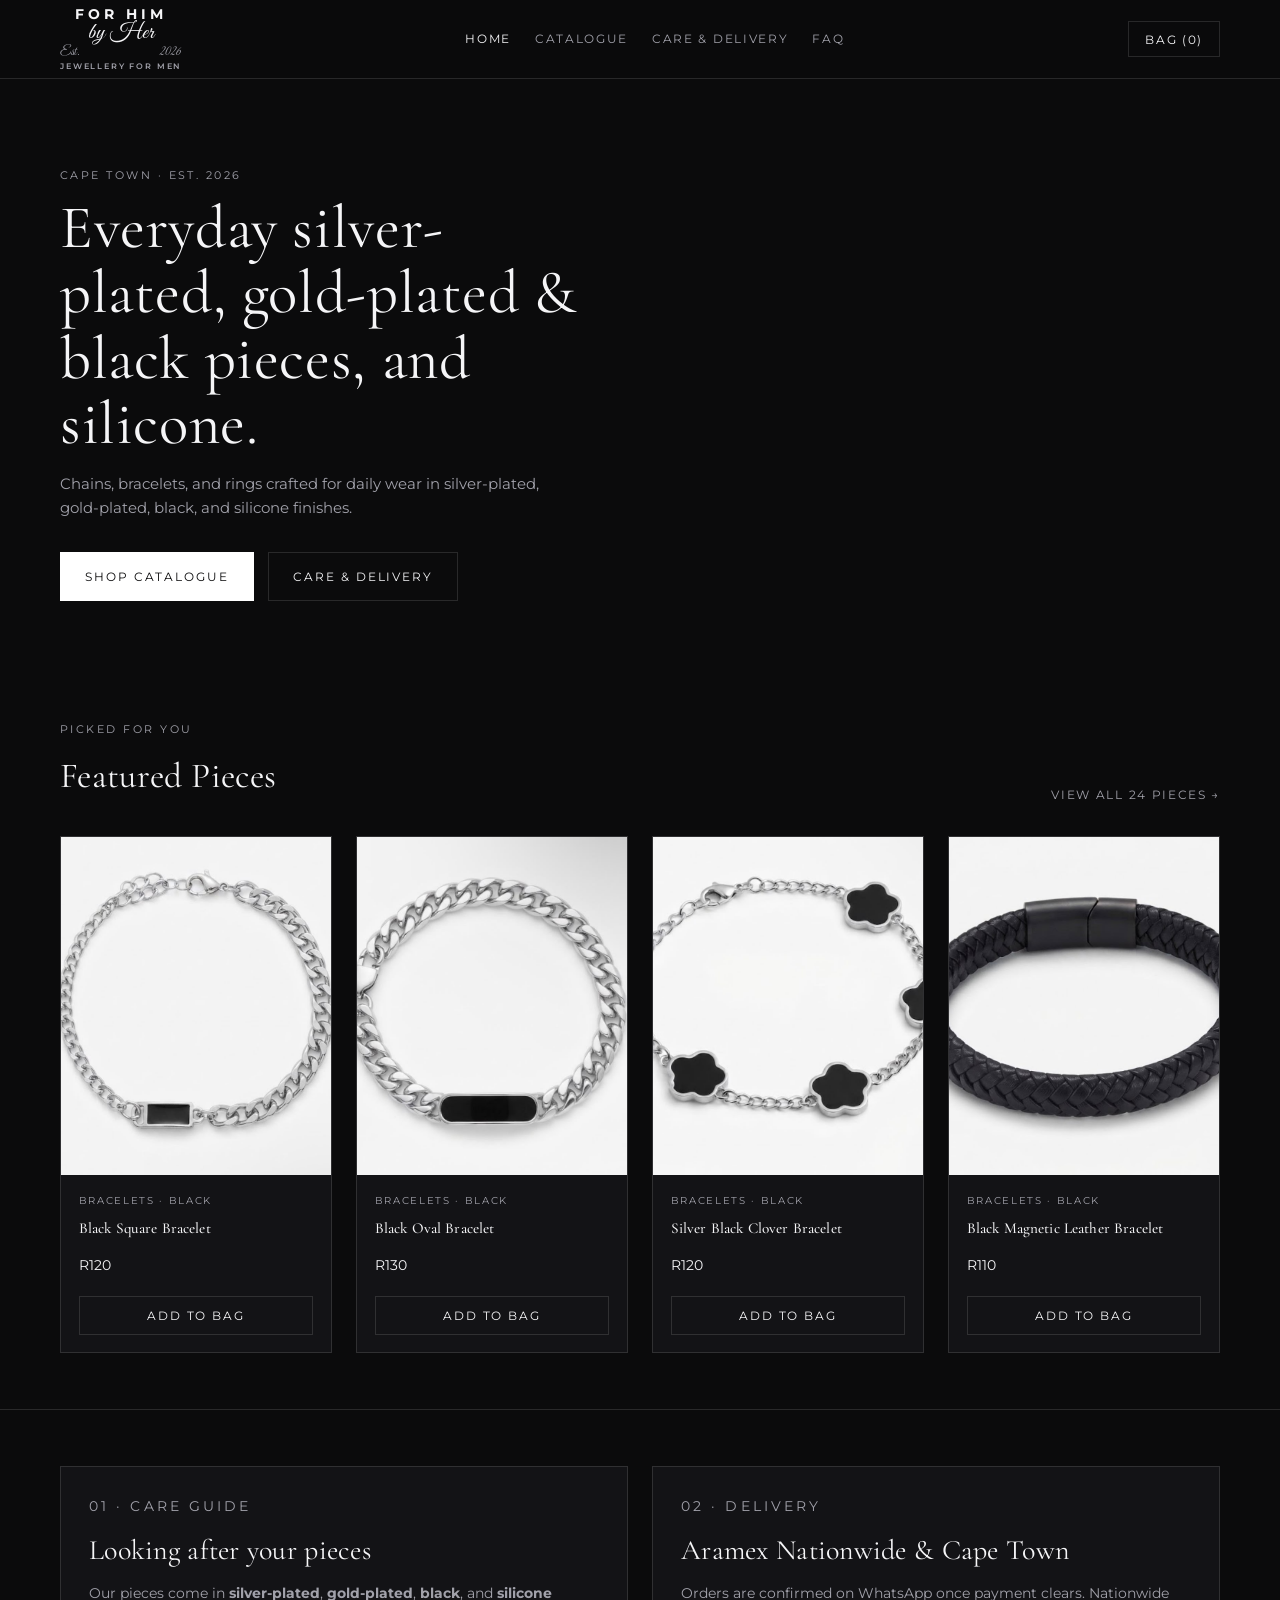
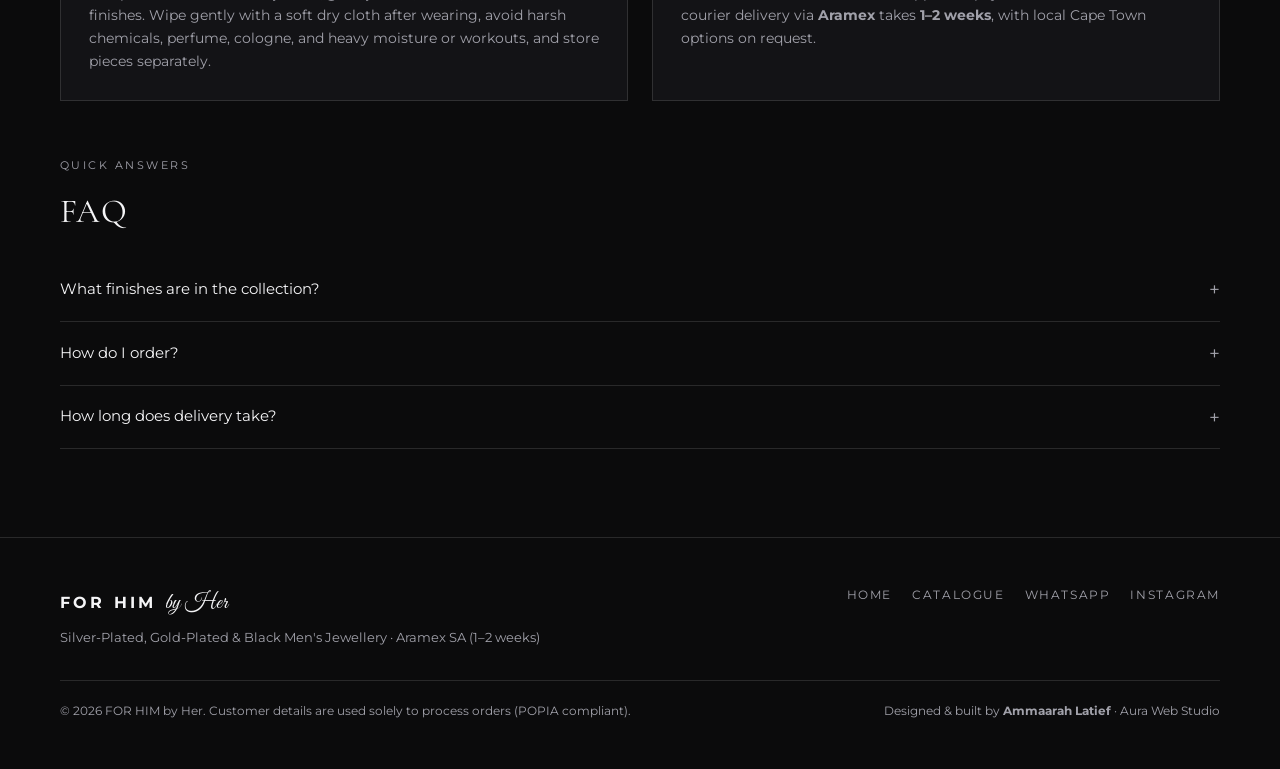
==== index.html @ 45e83107 "add website files" ====
<!DOCTYPE html>
<html lang="en">
<head>
  <meta charset="UTF-8" />
  <meta name="viewport" content="width=device-width, initial-scale=1.0" />
  <title>FOR HIM by Her — Men's Jewellery</title>
  <link rel="icon" type="image/jpeg" href="images/for-him-by-her-logo.jpg" />
  <link rel="preconnect" href="https://fonts.googleapis.com" />
  <link rel="preconnect" href="https://fonts.gstatic.com" crossorigin />
  <link href="https://fonts.googleapis.com/css2?family=Cormorant+Garamond:ital,wght@0,400;0,600;1,400&family=Great+Vibes&family=Montserrat:wght@400;500;600;700&display=swap" rel="stylesheet" />
  <link rel="stylesheet" href="style.css" />
</head>
<body>

  <header class="site-header">
    <div class="container header-inner">
      <a href="index.html" class="brand-lockup" aria-label="FOR HIM by Her — Est. 2026 — Jewellery for Men">
        <span class="brand-top">FOR HIM</span>
        <span class="brand-script">by Her</span>
        <span class="brand-meta">
          <span>Est.</span>
          <span>2026</span>
        </span>
        <span class="brand-sub">JEWELLERY FOR MEN</span>
      </a>

      <nav class="main-nav">
        <a href="index.html" class="active">HOME</a>
        <a href="catalogue.html">CATALOGUE</a>
        <a href="#guide">CARE &amp; DELIVERY</a>
        <a href="#faq">FAQ</a>
      </nav>

      <button type="button" id="openBagBtn" class="bag-btn">
        BAG (<span id="bagCount">0</span>)
      </button>
    </div>
  </header>

  <main>
    <section class="hero">
      <div class="container hero-inner">
        <p class="eyebrow">CAPE TOWN · EST. 2026</p>
        <h1>Everyday silver-plated, gold-plated &amp; black pieces, and silicone.</h1>
        <p class="hero-copy">
          Chains, bracelets, and rings crafted for daily wear in silver-plated, gold-plated, black, and silicone finishes.
        </p>
        <div class="hero-actions">
          <a href="catalogue.html" class="btn-primary">SHOP CATALOGUE</a>
          <a href="#guide" class="btn-outline">CARE &amp; DELIVERY</a>
        </div>
      </div>
    </section>

    <section class="section">
      <div class="container">
        <div class="section-head">
          <div>
            <p class="eyebrow">PICKED FOR YOU</p>
            <h2>Featured Pieces</h2>
          </div>
          <a href="catalogue.html" class="text-link">VIEW ALL 24 PIECES →</a>
        </div>
        <div id="featuredGrid" class="product-grid"></div>
      </div>
    </section>

    <section class="section section-bordered" id="guide">
      <div class="container">
        <div class="info-grid">
          <article class="info-card">
            <p class="eyebrow">01 · CARE GUIDE</p>
            <h3>Looking after your pieces</h3>
            <p>
              Our pieces come in <strong>silver-plated</strong>, <strong>gold-plated</strong>, <strong>black</strong>, and <strong>silicone</strong> finishes.
              Wipe gently with a soft dry cloth after wearing, avoid harsh chemicals, perfume, cologne, and heavy moisture or workouts, and store pieces separately.
            </p>
          </article>

          <article class="info-card">
            <p class="eyebrow">02 · DELIVERY</p>
            <h3>Aramex Nationwide &amp; Cape Town</h3>
            <p>
              Orders are confirmed on WhatsApp once payment clears. Nationwide courier delivery via <strong>Aramex</strong> takes <strong>1–2 weeks</strong>, with local Cape Town options on request.
            </p>
          </article>
        </div>

        <div class="faq-box" id="faq">
          <p class="eyebrow">QUICK ANSWERS</p>
          <h2>FAQ</h2>

          <details class="faq-item">
            <summary>What finishes are in the collection?</summary>
            <p>Pieces come in silver-plated, gold-plated, and black finishes across bracelets, necklaces, and silicone rings.</p>
          </details>

          <details class="faq-item">
            <summary>How do I order?</summary>
            <p>Add items to your bag, enter your name and contact details, and send your order straight to WhatsApp.</p>
          </details>

          <details class="faq-item">
            <summary>How long does delivery take?</summary>
            <p>Aramex nationwide delivery takes 1–2 weeks after confirmation, or ask on WhatsApp about Cape Town options.</p>
          </details>
        </div>
      </div>
    </section>
  </main>

  <div id="bagOverlay" class="bag-overlay"></div>
  <aside id="bagDrawer" class="bag-drawer" aria-label="Shopping Bag">
    <div class="bag-header">
      <h2>Your Bag</h2>
      <button type="button" id="closeBagBtn" class="icon-btn" aria-label="Close bag">×</button>
    </div>
    <div id="bagItems" class="bag-items"></div>
    <div class="bag-footer">
      <div class="bag-total">
        <span>Subtotal</span>
        <strong id="bagSubtotal">R0</strong>
      </div>
      <input type="text" id="customerName" class="bag-input" placeholder="Your Name" />
      <input type="text" id="customerContact" class="bag-input" placeholder="WhatsApp Number or Email" />
      <button type="button" id="checkoutBtn" class="btn-primary full-width">SEND ORDER ON WHATSAPP</button>
    </div>
  </aside>

  <footer class="site-footer">
    <div class="container footer-top">
      <div>
        <div class="footer-brand">FOR HIM <span>by Her</span></div>
        <p class="footer-note">Silver-Plated, Gold-Plated &amp; Black Men's Jewellery · Aramex SA (1–2 weeks)</p>
      </div>
      <div class="footer-links">
        <a href="index.html">HOME</a>
        <a href="catalogue.html">CATALOGUE</a>
        <a href="https://wa.me/27839561961" target="_blank" rel="noopener">WHATSAPP</a>
        <a href="https://instagram.com/forhimbyher_" target="_blank" rel="noopener">INSTAGRAM</a>
      </div>
    </div>
    <div class="container footer-bottom">
      <p>© 2026 FOR HIM by Her. Customer details are used solely to process orders (POPIA compliant).</p>
      <p>Designed &amp; built by <strong>Ammaarah Latief</strong> · Aura Web Studio</p>
    </div>
  </footer>

  <script src="script.js"></script>
</body>
</html>
---- style.css ----
:root {
  --bg: #0b0b0c;
  --surface: #131316;
  --surface-2: #1a1a1f;
  --text: #f5f5f7;
  --muted: #a1a1aa;
  --line: rgba(255, 255, 255, 0.12);
  --accent: #ffffff;
  --accent-text: #0b0b0c;
}

* {
  box-sizing: border-box;
  margin: 0;
  padding: 0;
}

html {
  scroll-behavior: smooth;
}

body {
  background: var(--bg);
  color: var(--text);
  font-family: 'Montserrat', sans-serif;
  line-height: 1.6;
  overflow-x: hidden;
}

img {
  display: block;
  max-width: 100%;
}

a {
  color: inherit;
  text-decoration: none;
}

button,
input {
  font-family: inherit;
}

.container {
  width: min(1160px, 92%);
  margin: 0 auto;
}

.site-header {
  position: sticky;
  top: 0;
  z-index: 40;
  background: rgba(11, 11, 12, 0.92);
  backdrop-filter: blur(10px);
  border-bottom: 1px solid var(--line);
}

.header-inner {
  min-height: 78px;
  display: flex;
  align-items: center;
  justify-content: space-between;
  gap: 1.5rem;
}

.brand-lockup {
  display: inline-flex;
  flex-direction: column;
  align-items: center;
  line-height: 1;
  user-select: none;
}

.brand-top {
  font-size: 0.88rem;
  font-weight: 700;
  letter-spacing: 0.28em;
}

.brand-script {
  font-family: 'Great Vibes', cursive;
  font-size: 1.45rem;
  line-height: 0.9;
  margin-top: 2px;
}

.brand-meta {
  width: 100%;
  display: flex;
  justify-content: space-between;
  font-family: 'Great Vibes', cursive;
  font-size: 0.82rem;
  color: var(--muted);
  margin-top: 2px;
}

.brand-sub {
  font-size: 0.48rem;
  font-weight: 600;
  letter-spacing: 0.24em;
  color: var(--muted);
  margin-top: 4px;
}

.main-nav {
  display: flex;
  gap: 1.5rem;
  font-size: 0.75rem;
  letter-spacing: 0.14em;
}

.main-nav a {
  color: var(--muted);
  transition: color 0.2s ease;
}

.main-nav a:hover,
.main-nav a.active {
  color: var(--text);
}

.bag-btn {
  background: transparent;
  color: var(--text);
  border: 1px solid var(--line);
  padding: 0.6rem 1rem;
  font-size: 0.75rem;
  letter-spacing: 0.14em;
  cursor: pointer;
  transition: background-color 0.25s ease, color 0.25s ease;
}

.bag-btn:hover {
  background: var(--accent);
  color: var(--accent-text);
}

.hero {
  padding: 5.5rem 0 4rem;
}

.catalogue-hero {
  padding: 4rem 0 1.5rem;
}

.eyebrow {
  font-size: 0.7rem;
  letter-spacing: 0.22em;
  text-transform: uppercase;
  color: var(--muted);
  margin-bottom: 0.6rem;
}

h1, h2, h3 {
  font-family: 'Cormorant Garamond', serif;
  font-weight: 400;
  letter-spacing: 0.01em;
}

.hero h1,
.catalogue-hero h1 {
  font-size: clamp(2.4rem, 5vw, 3.8rem);
  line-height: 1.08;
  max-width: 18ch;
}

.hero-copy {
  margin-top: 1rem;
  max-width: 52ch;
  color: var(--muted);
  font-size: 0.92rem;
}

.hero-actions {
  display: flex;
  flex-wrap: wrap;
  gap: 0.9rem;
  margin-top: 2rem;
}

.btn-primary,
.btn-outline {
  display: inline-flex;
  align-items: center;
  justify-content: center;
  padding: 0.85rem 1.5rem;
  font-size: 0.75rem;
  letter-spacing: 0.16em;
  text-transform: uppercase;
  border: 1px solid var(--accent);
  cursor: pointer;
  transition: transform 0.25s ease, background-color 0.25s ease, color 0.25s ease;
}

.btn-primary {
  background: var(--accent);
  color: var(--accent-text);
}

.btn-primary:hover {
  transform: translateY(-2px);
  opacity: 0.92;
}

.btn-outline {
  background: transparent;
  color: var(--text);
  border-color: var(--line);
}

.btn-outline:hover {
  border-color: var(--accent);
  transform: translateY(-2px);
}

.section {
  padding: 3.5rem 0;
}

.section-bordered {
  border-top: 1px solid var(--line);
}

.section-head {
  display: flex;
  align-items: flex-end;
  justify-content: space-between;
  gap: 1rem;
  margin-bottom: 2rem;
}

.section-head h2 {
  font-size: 2.2rem;
}

.text-link {
  font-size: 0.75rem;
  letter-spacing: 0.14em;
  color: var(--muted);
}

.text-link:hover {
  color: var(--text);
}

.filter-bar {
  display: flex;
  flex-wrap: wrap;
  gap: 0.6rem;
  margin-top: 1.75rem;
}

.filter-btn {
  background: transparent;
  color: var(--muted);
  border: 1px solid var(--line);
  padding: 0.55rem 1.1rem;
  font-size: 0.75rem;
  letter-spacing: 0.12em;
  text-transform: uppercase;
  cursor: pointer;
  transition: all 0.2s ease;
}

.filter-btn.active,
.filter-btn:hover {
  background: var(--accent);
  color: var(--accent-text);
  border-color: var(--accent);
}

.product-grid {
  display: grid;
  grid-template-columns: repeat(auto-fill, minmax(250px, 1fr));
  gap: 1.5rem;
}

.product-card {
  background: var(--surface);
  border: 1px solid var(--line);
  display: flex;
  flex-direction: column;
  justify-content: space-between;
  transition: transform 0.25s ease, border-color 0.25s ease;
}

.product-card:hover {
  transform: translateY(-4px);
  border-color: rgba(255, 255, 255, 0.28);
}

.product-img-wrap {
  aspect-ratio: 4 / 5;
  background: var(--surface-2);
  overflow: hidden;
}

.product-img-wrap img {
  width: 100%;
  height: 100%;
  object-fit: cover;
  transition: transform 0.45s ease;
}

.product-card:hover .product-img-wrap img {
  transform: scale(1.04);
}

.product-body {
  padding: 1.1rem;
  display: flex;
  flex-direction: column;
  gap: 0.45rem;
  flex: 1;
}

.product-cat {
  font-size: 0.65rem;
  letter-spacing: 0.16em;
  text-transform: uppercase;
  color: var(--muted);
}

.product-title {
  font-size: 0.95rem;
  font-weight: 500;
}

.product-price {
  font-size: 0.9rem;
  color: var(--text);
  margin-top: auto;
  padding-top: 0.4rem;
}

.add-btn {
  margin-top: 0.75rem;
  width: 100%;
  padding: 0.7rem;
  background: transparent;
  color: var(--text);
  border: 1px solid var(--line);
  font-size: 0.72rem;
  letter-spacing: 0.16em;
  text-transform: uppercase;
  cursor: pointer;
  transition: background-color 0.2s ease, color 0.2s ease;
}

.add-btn:hover {
  background: var(--accent);
  color: var(--accent-text);
  border-color: var(--accent);
}

.info-grid {
  display: grid;
  grid-template-columns: repeat(auto-fit, minmax(280px, 1fr));
  gap: 1.5rem;
}

.info-card {
  background: var(--surface);
  border: 1px solid var(--line);
  padding: 1.75rem;
}

.info-card h3 {
  font-size: 1.75rem;
  margin-bottom: 0.6rem;
}

.info-card p {
  color: var(--muted);
  font-size: 0.88rem;
}

.faq-box {
  margin-top: 3.5rem;
}

.faq-box h2 {
  font-size: 2.1rem;
  margin-bottom: 1.25rem;
}

.faq-item {
  border-bottom: 1px solid var(--line);
  padding: 1rem 0;
}

.faq-item summary {
  cursor: pointer;
  list-style: none;
  font-size: 0.92rem;
  display: flex;
  justify-content: space-between;
  align-items: center;
}

.faq-item summary::-webkit-details-marker {
  display: none;
}

.faq-item summary::after {
  content: "+";
  font-size: 1.2rem;
  color: var(--muted);
  transition: transform 0.25s ease;
}

.faq-item[open] summary::after {
  transform: rotate(45deg);
}

.faq-item p {
  margin-top: 0.65rem;
  color: var(--muted);
  font-size: 0.86rem;
}

.bag-overlay {
  position: fixed;
  inset: 0;
  background: rgba(0, 0, 0, 0.65);
  opacity: 0;
  pointer-events: none;
  transition: opacity 0.25s ease;
  z-index: 50;
}

.bag-overlay.open {
  opacity: 1;
  pointer-events: auto;
}

.bag-drawer {
  position: fixed;
  top: 0;
  right: 0;
  width: min(400px, 100%);
  height: 100vh;
  background: var(--surface);
  border-left: 1px solid var(--line);
  transform: translateX(100%);
  transition: transform 0.3s ease;
  z-index: 60;
  display: flex;
  flex-direction: column;
}

.bag-drawer.open {
  transform: translateX(0);
}

.bag-header,
.bag-footer {
  padding: 1.25rem;
  border-bottom: 1px solid var(--line);
}

.bag-footer {
  border-bottom: 0;
  border-top: 1px solid var(--line);
}

.bag-header {
  display: flex;
  align-items: center;
  justify-content: space-between;
}

.icon-btn {
  background: none;
  border: 0;
  color: var(--text);
  font-size: 1.5rem;
  cursor: pointer;
}

.bag-items {
  flex: 1;
  overflow-y: auto;
  padding: 1.25rem;
  display: flex;
  flex-direction: column;
  gap: 1rem;
}

.bag-item {
  display: flex;
  justify-content: space-between;
  align-items: center;
  gap: 0.75rem;
  padding-bottom: 0.85rem;
  border-bottom: 1px solid var(--line);
  font-size: 0.85rem;
}

.bag-qty {
  display: flex;
  align-items: center;
  gap: 0.5rem;
}

.bag-qty button {
  width: 24px;
  height: 24px;
  background: transparent;
  border: 1px solid var(--line);
  color: var(--text);
  cursor: pointer;
}

.bag-total {
  display: flex;
  justify-content: space-between;
  margin-bottom: 0.9rem;
  font-size: 0.95rem;
}

.bag-input {
  width: 100%;
  padding: 0.7rem 0.8rem;
  margin-bottom: 0.65rem;
  background: var(--bg);
  border: 1px solid var(--line);
  color: var(--text);
  font-size: 0.85rem;
}

.full-width {
  width: 100%;
}

.site-footer {
  border-top: 1px solid var(--line);
  padding: 3rem 0;
  margin-top: 2rem;
}

.footer-top {
  display: flex;
  flex-wrap: wrap;
  justify-content: space-between;
  gap: 1.5rem;
}

.footer-brand {
  font-size: 1rem;
  font-weight: 700;
  letter-spacing: 0.2em;
}

.footer-brand span {
  font-family: 'Great Vibes', cursive;
  font-weight: 400;
  font-size: 1.4rem;
  letter-spacing: 0;
}

.footer-note {
  color: var(--muted);
  font-size: 0.8rem;
  margin-top: 0.35rem;
}

.footer-links {
  display: flex;
  flex-wrap: wrap;
  gap: 1.25rem;
  font-size: 0.72rem;
  letter-spacing: 0.14em;
  color: var(--muted);
}

.footer-links a:hover {
  color: var(--text);
}

.footer-bottom {
  margin-top: 2rem;
  padding-top: 1.25rem;
  border-top: 1px solid var(--line);
  display: flex;
  flex-wrap: wrap;
  justify-content: space-between;
  gap: 0.75rem;
  font-size: 0.78rem;
  color: var(--muted);
}

@media (max-width: 720px) {
  .main-nav {
    display: none;
  }
}
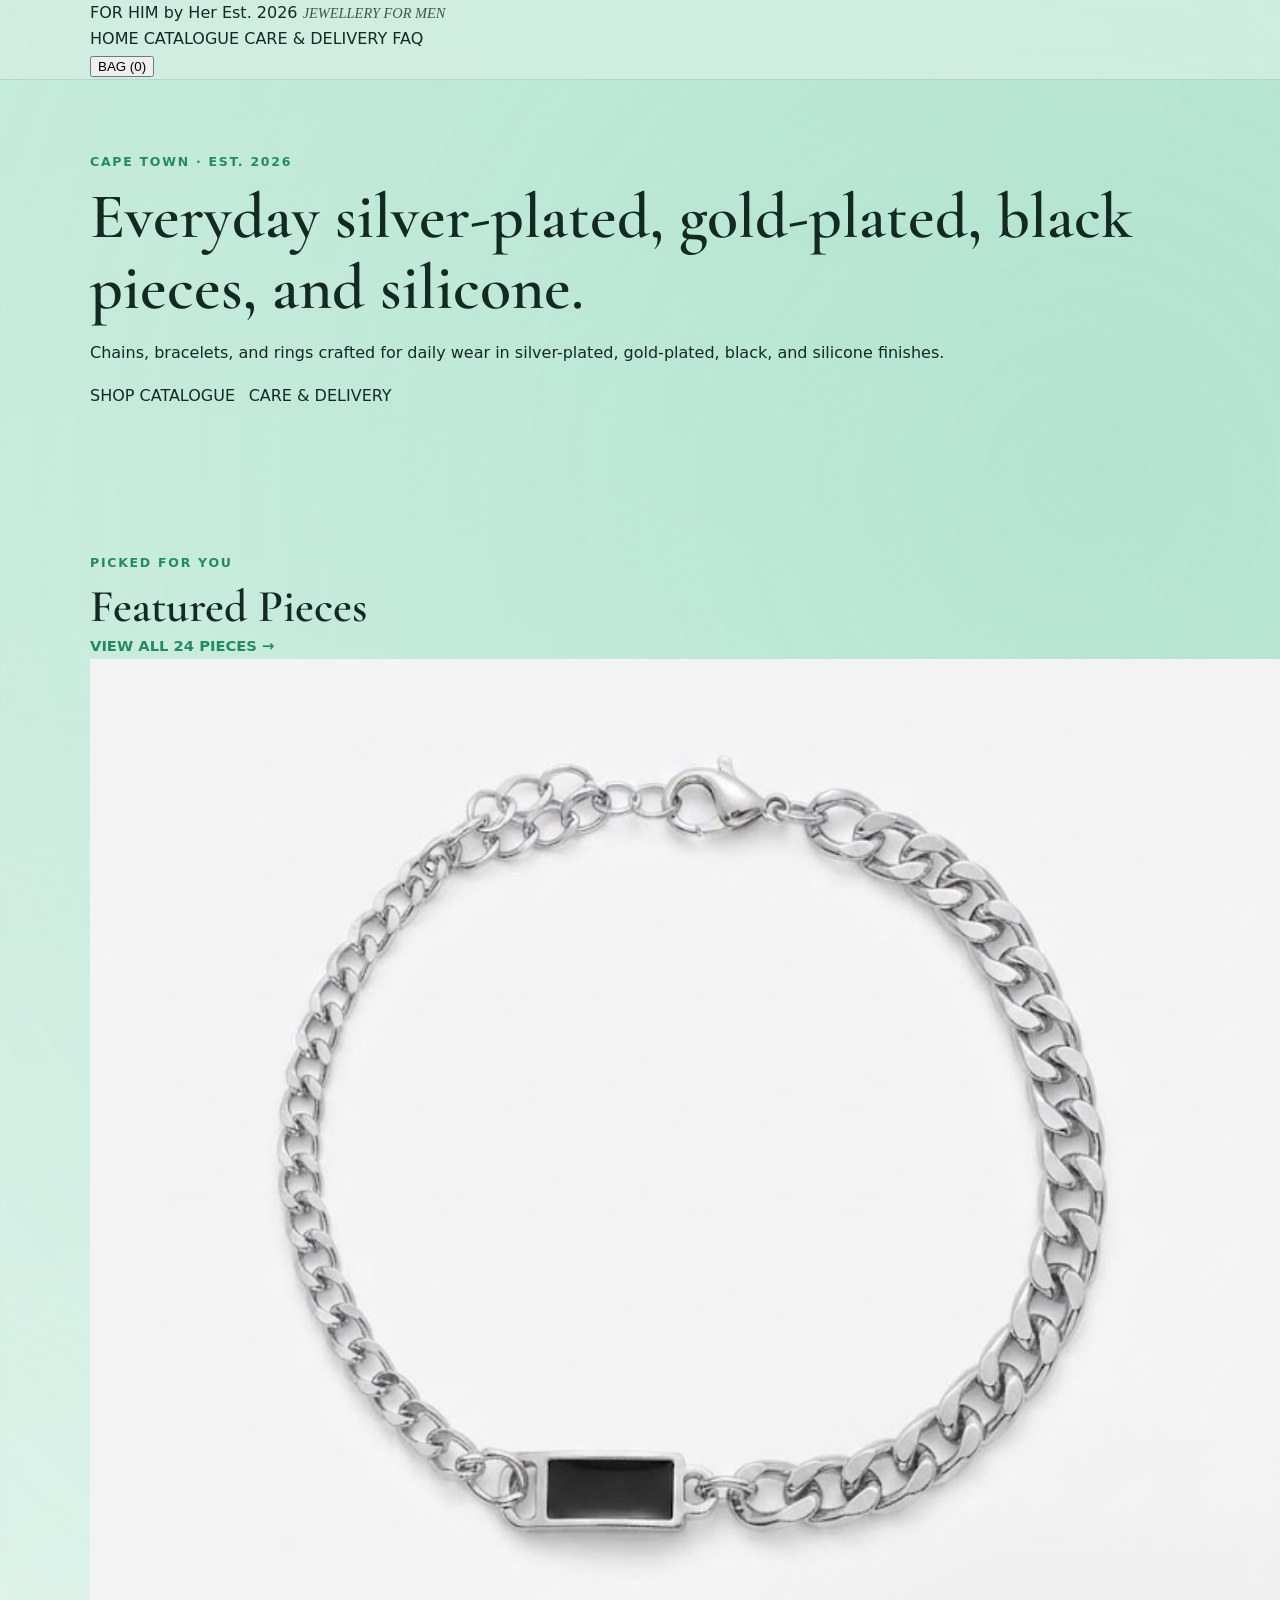
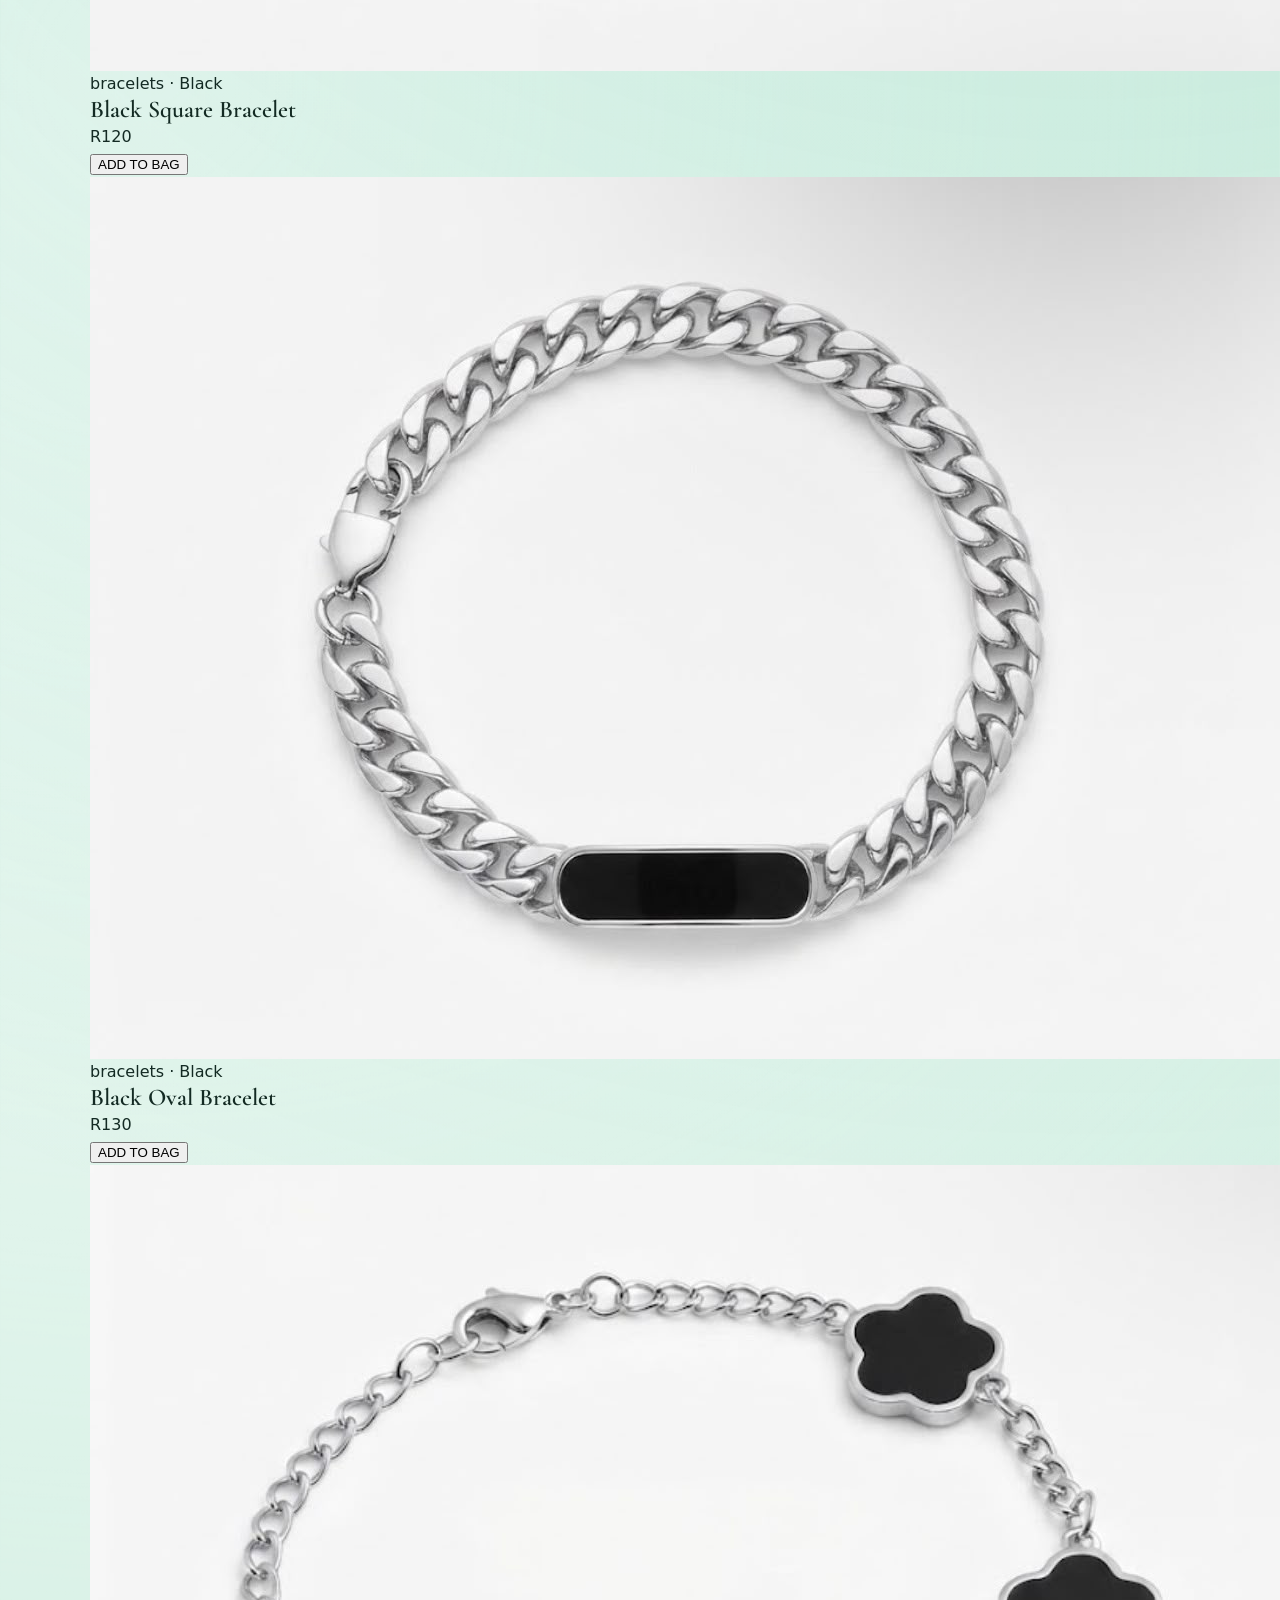
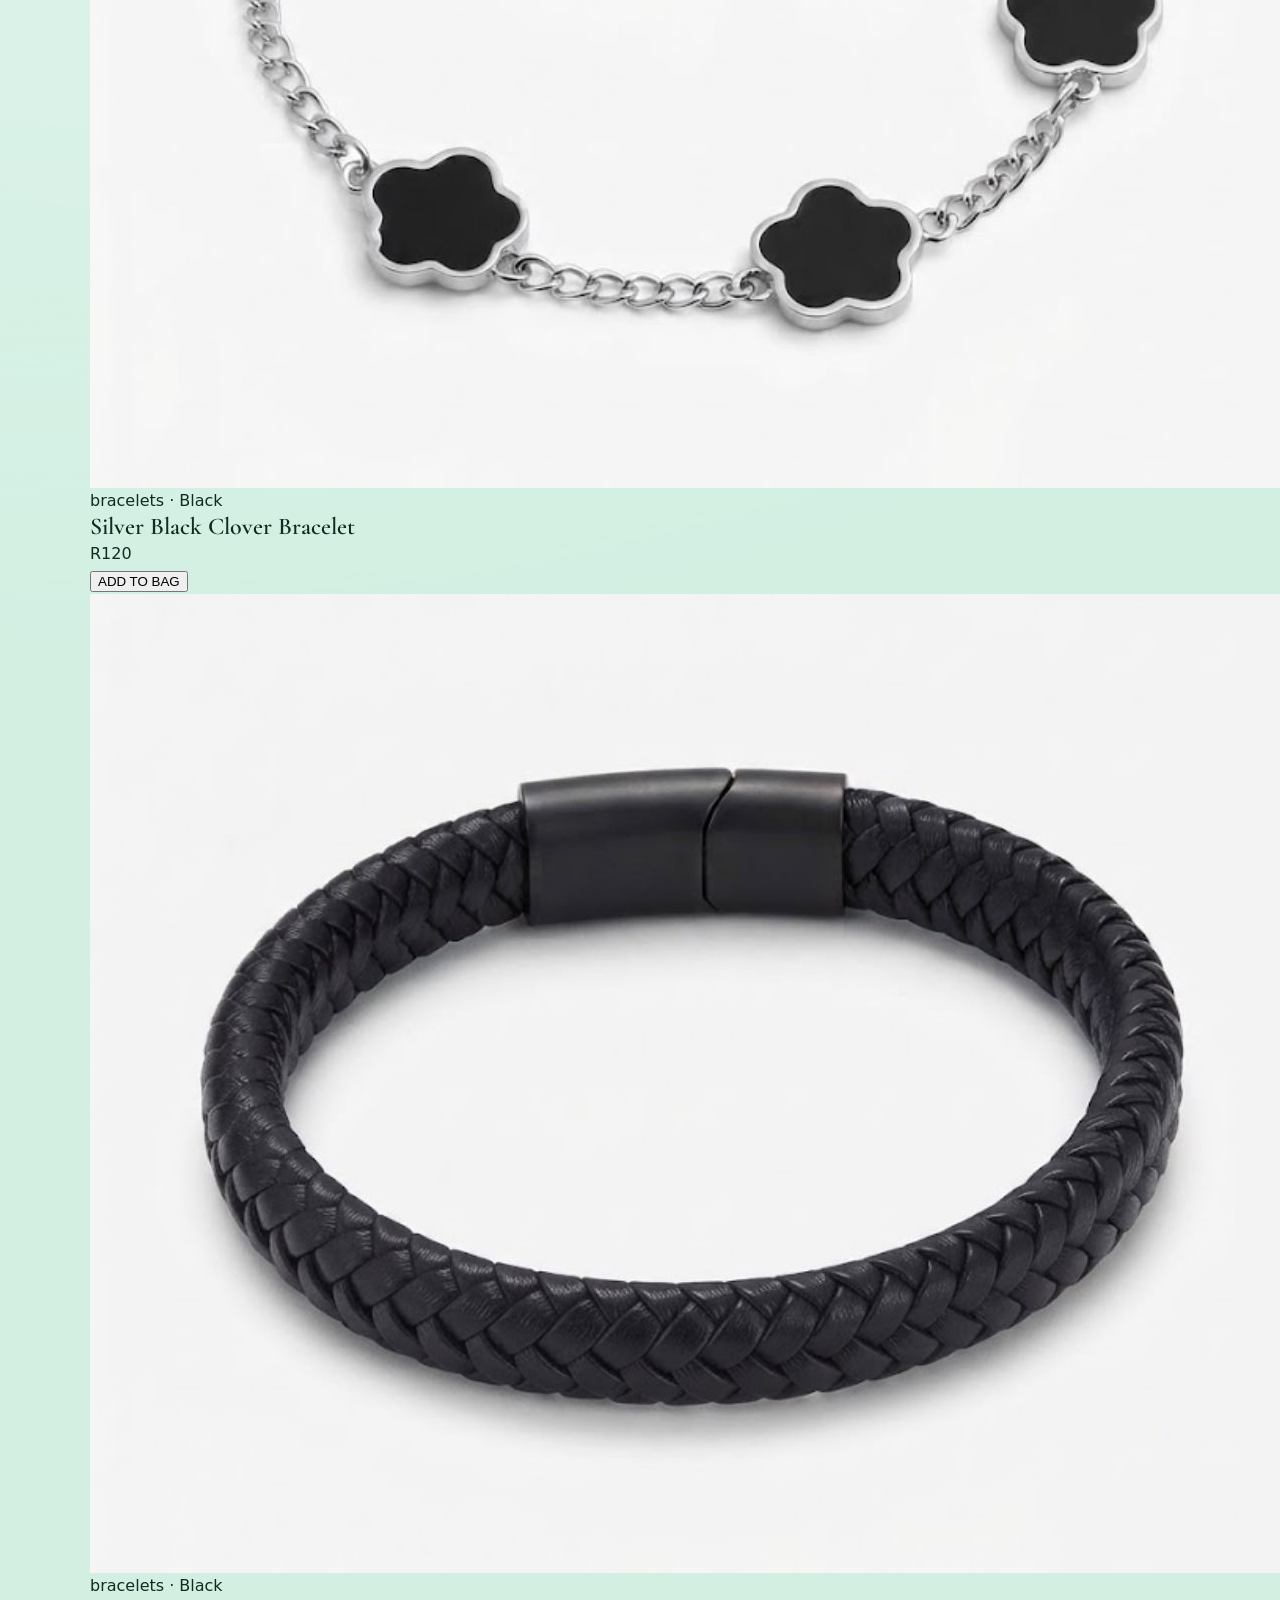
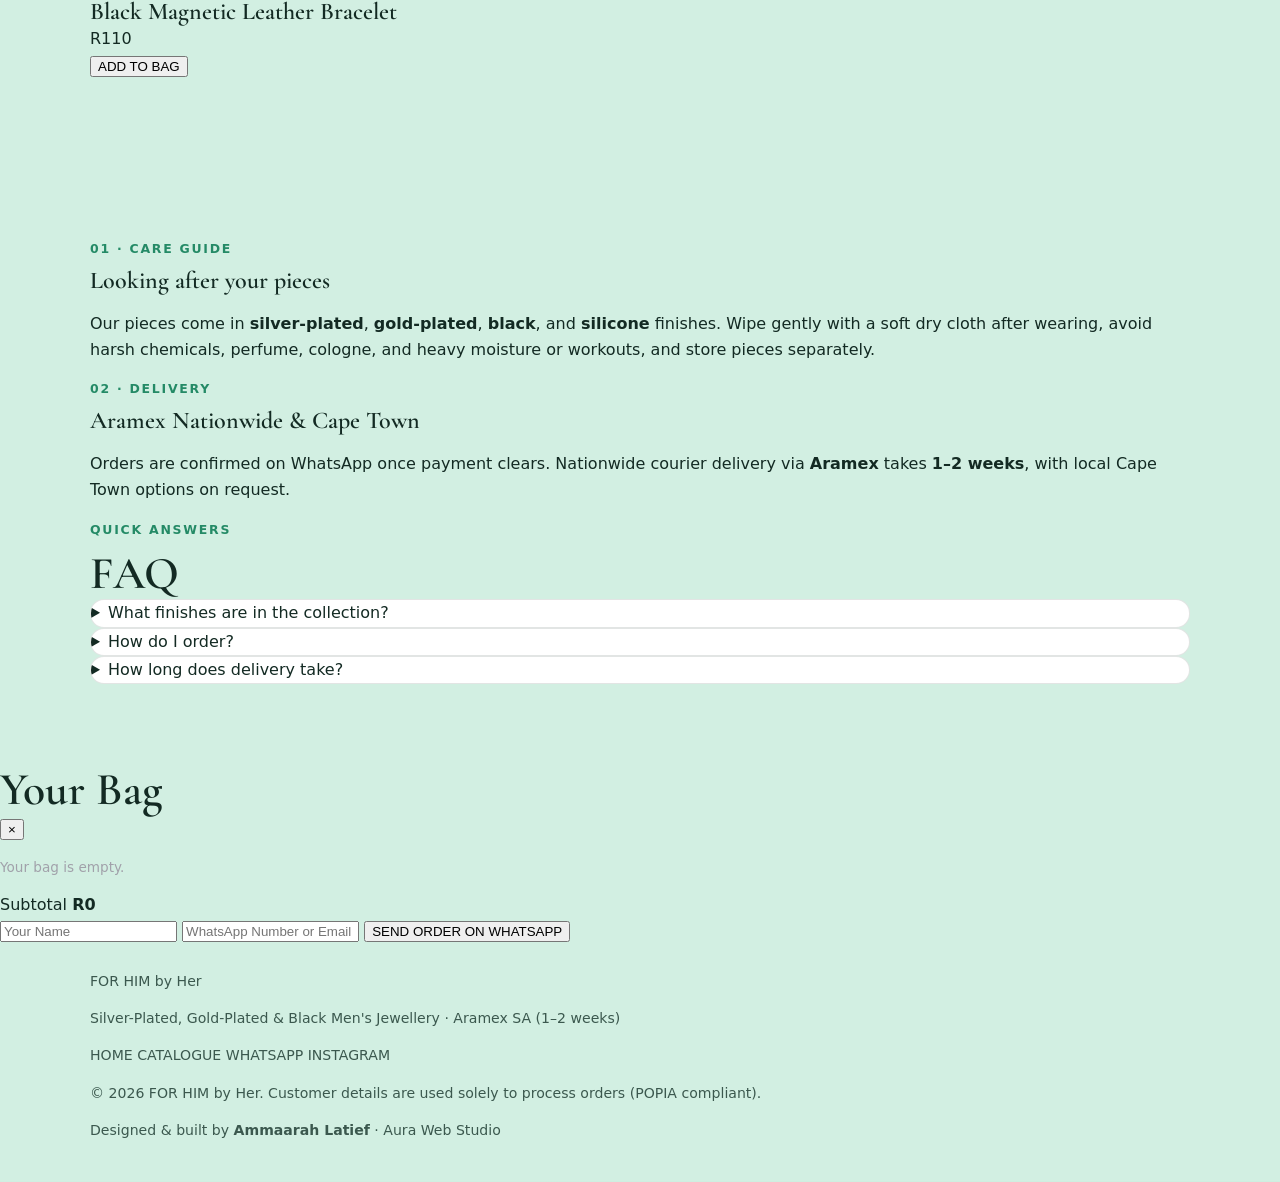
==== commit a0ebc9ce: "update everything" ====
--- a/index.html
+++ b/index.html
@@ -41,7 +41,7 @@
     <section class="hero">
       <div class="container hero-inner">
         <p class="eyebrow">CAPE TOWN · EST. 2026</p>
-        <h1>Everyday silver-plated, gold-plated &amp; black pieces, and silicone.</h1>
+        <h1>Everyday silver-plated, gold-plated, black pieces, and silicone.</h1>
         <p class="hero-copy">
           Chains, bracelets, and rings crafted for daily wear in silver-plated, gold-plated, black, and silicone finishes.
         </p>
@@ -142,7 +142,7 @@
     </div>
     <div class="container footer-bottom">
       <p>© 2026 FOR HIM by Her. Customer details are used solely to process orders (POPIA compliant).</p>
-      <p>Designed &amp; built by <strong>Ammaarah Latief</strong> · Aura Web Studio</p>
+      <p>Designed &amp; built by <strong>Ammaarah Latief</strong> · <a href="https://aurawebstudio.co.za" target="_blank" rel="noopener noreferrer">Aura Web Studio</a></p>
     </div>
   </footer>
 
--- a/style.css
+++ b/style.css
@@ -1,18 +1,20 @@
 :root {
-  --bg: #0b0b0c;
-  --surface: #131316;
-  --surface-2: #1a1a1f;
-  --text: #f5f5f7;
-  --muted: #a1a1aa;
-  --line: rgba(255, 255, 255, 0.12);
-  --accent: #ffffff;
-  --accent-text: #0b0b0c;
-}
-
-* {
+  --bg-page: #d2efe2;
+  --bg-surface: #f4fbf7;
+  --bg-card: #ffffff;
+  --ink: #132a23;
+  --ink-muted: #3b584e;
+  --mint: #38b88a;
+  --mint-deep: #248a66;
+  --border: rgba(19, 42, 35, 0.12);
+  --shadow: 0 14px 34px rgba(19, 42, 35, 0.08);
+  --radius: 18px;
+}
+
+*,
+*::before,
+*::after {
   box-sizing: border-box;
-  margin: 0;
-  padding: 0;
 }
 
 html {
@@ -20,16 +22,14 @@
 }
 
 body {
-  background: var(--bg);
-  color: var(--text);
-  font-family: 'Montserrat', sans-serif;
-  line-height: 1.6;
-  overflow-x: hidden;
-}
-
-img {
-  display: block;
-  max-width: 100%;
+  margin: 0;
+  font-family: "Plus Jakarta Sans", system-ui, -apple-system, sans-serif;
+  color: var(--ink);
+  background:
+    radial-gradient(circle at 85% 8%, rgba(56, 184, 138, 0.24), transparent 45%),
+    radial-gradient(circle at 12% 28%, rgba(255, 255, 255, 0.65), transparent 50%),
+    var(--bg-page);
+  line-height: 1.65;
 }
 
 a {
@@ -37,562 +37,709 @@
   text-decoration: none;
 }
 
-button,
-input {
-  font-family: inherit;
+img,
+svg {
+  display: block;
 }
 
 .container {
-  width: min(1160px, 92%);
+  width: min(1100px, 92%);
   margin: 0 auto;
 }
 
+.eyebrow {
+  margin: 0 0 0.5rem;
+  font-size: 0.78rem;
+  font-weight: 700;
+  letter-spacing: 0.14em;
+  text-transform: uppercase;
+  color: var(--mint-deep);
+}
+
+h1,
+h2,
+h3 {
+  margin: 0;
+  font-family: "Cormorant Garamond", Georgia, serif;
+  font-weight: 600;
+  line-height: 1.12;
+  color: var(--ink);
+}
+
+h1 {
+  font-size: clamp(2.5rem, 5vw, 4rem);
+}
+
+h1 em {
+  font-style: italic;
+  font-weight: 500;
+}
+
+h2 {
+  font-size: clamp(2rem, 3.6vw, 2.85rem);
+}
+
+h3 {
+  font-size: 1.5rem;
+}
+
+/* Header & Navigation */
 .site-header {
   position: sticky;
   top: 0;
-  z-index: 40;
-  background: rgba(11, 11, 12, 0.92);
-  backdrop-filter: blur(10px);
-  border-bottom: 1px solid var(--line);
-}
-
-.header-inner {
-  min-height: 78px;
+  z-index: 50;
+  backdrop-filter: blur(12px);
+  background: rgba(210, 239, 226, 0.85);
+  border-bottom: 1px solid var(--border);
+}
+
+.nav-inner {
+  display: flex;
+  align-items: center;
+  justify-content: space-between;
+  min-height: 74px;
+  gap: 1rem;
+}
+
+.brand {
+  display: inline-flex;
+  align-items: center;
+  gap: 0.65rem;
+  color: var(--ink);
+}
+
+.brand-mark rect {
+  transition: transform 0.35s ease, opacity 0.35s ease;
+}
+
+.brand:hover .brand-mark rect:nth-of-type(even) {
+  transform: translate(1.8px, -1.2px);
+}
+
+.brand:hover .brand-mark rect:nth-of-type(odd) {
+  transform: translate(1.2px, 1px);
+}
+
+.brand-text {
+  display: flex;
+  flex-direction: column;
+  line-height: 1;
+}
+
+.brand-name {
+  font-family: "Cormorant Garamond", Georgia, serif;
+  font-size: 1.55rem;
+  font-weight: 600;
+}
+
+.brand-sub {
+  font-family: "Cormorant Garamond", Georgia, serif;
+  font-style: italic;
+  font-size: 0.9rem;
+  color: var(--ink-muted);
+}
+
+.nav-links {
+  display: flex;
+  align-items: center;
+  gap: 1.5rem;
+  font-size: 0.95rem;
+  font-weight: 500;
+}
+
+.nav-links a:not(.btn):hover {
+  color: var(--mint-deep);
+}
+
+.nav-toggle {
+  display: none;
+  flex-direction: column;
+  justify-content: center;
+  gap: 5px;
+  width: 42px;
+  height: 42px;
+  background: var(--bg-card);
+  border: 1px solid var(--border);
+  border-radius: 10px;
+  cursor: pointer;
+}
+
+.nav-toggle span {
+  display: block;
+  width: 18px;
+  height: 2px;
+  margin: 0 auto;
+  background: var(--ink);
+  transition: transform 0.25s ease, opacity 0.25s ease;
+}
+
+/* Buttons */
+.btn {
+  display: inline-flex;
+  align-items: center;
+  justify-content: center;
+  padding: 0.8rem 1.45rem;
+  border-radius: 999px;
+  background: var(--ink);
+  color: #ffffff;
+  font-size: 0.92rem;
+  font-weight: 600;
+  border: 1px solid var(--ink);
+  cursor: pointer;
+  transition: background-color 0.2s ease, color 0.2s ease, border-color 0.2s ease, transform 0.15s ease;
+}
+
+.btn:hover {
+  background: var(--mint);
+  border-color: var(--mint);
+  color: var(--ink);
+  transform: translateY(-1px);
+}
+
+.btn-sm {
+  padding: 0.55rem 1.1rem;
+  font-size: 0.86rem;
+}
+
+.btn-ghost {
+  background: rgba(255, 255, 255, 0.72);
+  color: var(--ink);
+  border-color: var(--border);
+}
+
+.btn-ghost:hover {
+  background: #ffffff;
+  border-color: var(--ink);
+  color: var(--ink);
+}
+
+.btn-full {
+  width: 100%;
+}
+
+/* Sections */
+.section {
+  padding: 5rem 0;
+}
+
+.section-tinted {
+  background: rgba(244, 251, 247, 0.65);
+  border-top: 1px solid var(--border);
+  border-bottom: 1px solid var(--border);
+}
+
+.section-heading {
+  margin-bottom: 2.25rem;
+}
+
+/* Hero */
+.hero {
+  padding: 4.5rem 0 4rem;
+}
+
+.hero-grid {
+  display: grid;
+  grid-template-columns: 1.35fr 0.9fr;
+  gap: 2.25rem;
+  align-items: center;
+}
+
+.hero-lead {
+  margin: 1.15rem 0 1.75rem;
+  font-size: 1.05rem;
+  color: var(--ink-muted);
+  max-width: 56ch;
+}
+
+.hero-actions {
+  display: flex;
+  flex-wrap: wrap;
+  gap: 0.85rem;
+}
+
+.hero-card {
+  background: var(--bg-card);
+  border: 1px solid var(--border);
+  border-radius: var(--radius);
+  padding: 1.85rem;
+  box-shadow: var(--shadow);
+}
+
+.hero-card-badge {
+  display: inline-block;
+  padding: 0.28rem 0.75rem;
+  border-radius: 999px;
+  background: rgba(56, 184, 138, 0.16);
+  color: var(--mint-deep);
+  font-size: 0.78rem;
+  font-weight: 700;
+  margin-bottom: 0.85rem;
+}
+
+.hero-card-quote {
+  margin: 0 0 1.25rem;
+  font-family: "Cormorant Garamond", Georgia, serif;
+  font-style: italic;
+  font-size: 1.55rem;
+  line-height: 1.25;
+}
+
+.hero-highlights {
+  margin: 0;
+  padding-left: 1.15rem;
+  color: var(--ink-muted);
+  font-size: 0.92rem;
+}
+
+.hero-highlights li + li {
+  margin-top: 0.5rem;
+}
+
+/* Work & Review */
+.work-layout {
+  display: grid;
+  grid-template-columns: repeat(2, minmax(0, 1fr));
+  gap: 1.75rem;
+  align-items: stretch;
+}
+
+.portfolio-card,
+.review-card,
+.process-step,
+.price-card,
+.extra-box,
+.care-banner,
+.contact-box {
+  background: var(--bg-card);
+  border: 1px solid var(--border);
+  border-radius: var(--radius);
+  box-shadow: var(--shadow);
+}
+
+.portfolio-card {
+  overflow: hidden;
+  display: flex;
+  flex-direction: column;
+}
+
+.portfolio-preview {
+  padding: 1.5rem;
+  background: linear-gradient(135deg, #d8f3e6 0%, #b8e6d1 100%);
+  border-bottom: 1px solid var(--border);
+}
+
+.preview-window {
+  background: #ffffff;
+  border-radius: 12px;
+  border: 1px solid rgba(19, 42, 35, 0.1);
+  overflow: hidden;
+}
+
+.preview-bar {
+  display: flex;
+  gap: 6px;
+  padding: 0.6rem 0.85rem;
+  background: #eef7f2;
+  border-bottom: 1px solid rgba(19, 42, 35, 0.08);
+}
+
+.preview-bar span {
+  width: 8px;
+  height: 8px;
+  border-radius: 50%;
+  background: rgba(19, 42, 35, 0.25);
+}
+
+.preview-body {
+  padding: 1.25rem;
+}
+
+.preview-tag {
+  font-size: 0.72rem;
+  font-weight: 700;
+  text-transform: uppercase;
+  letter-spacing: 0.08em;
+  color: var(--mint-deep);
+}
+
+.preview-body h3 {
+  margin-top: 0.25rem;
+}
+
+.preview-body p {
+  margin: 0.4rem 0 0;
+  font-size: 0.88rem;
+  color: var(--ink-muted);
+}
+
+.portfolio-details {
+  padding: 1.6rem;
+  display: flex;
+  flex-direction: column;
+  gap: 0.75rem;
+  flex: 1;
+}
+
+.portfolio-meta {
+  display: flex;
+  align-items: center;
+  justify-content: space-between;
+  gap: 0.5rem;
+  flex-wrap: wrap;
+}
+
+.pill {
+  padding: 0.22rem 0.65rem;
+  border-radius: 999px;
+  background: rgba(56, 184, 138, 0.16);
+  color: var(--mint-deep);
+  font-size: 0.78rem;
+  font-weight: 700;
+}
+
+.portfolio-url {
+  font-size: 0.85rem;
+  color: var(--ink-muted);
+  font-weight: 500;
+}
+
+.portfolio-details p {
+  margin: 0;
+  color: var(--ink-muted);
+  font-size: 0.95rem;
+}
+
+.text-link {
+  margin-top: auto;
+  font-weight: 600;
+  font-size: 0.92rem;
+  color: var(--mint-deep);
+}
+
+.text-link:hover {
+  text-decoration: underline;
+}
+
+.review-card {
+  margin: 0;
+  padding: 1.85rem;
+  display: flex;
+  flex-direction: column;
+  justify-content: space-between;
+}
+
+.review-mark {
+  margin: 0;
+  font-family: "Cormorant Garamond", Georgia, serif;
+  font-size: 3.5rem;
+  line-height: 0.7;
+  color: var(--mint);
+}
+
+.review-text {
+  margin: 1rem 0 1.5rem;
+  font-size: 1rem;
+  color: var(--ink);
+}
+
+.review-author {
+  display: flex;
+  flex-direction: column;
+  font-size: 0.88rem;
+  color: var(--ink-muted);
+}
+
+.review-author strong {
+  color: var(--ink);
+}
+
+/* Process */
+.process-grid {
+  display: grid;
+  grid-template-columns: repeat(3, 1fr);
+  gap: 1.5rem;
+}
+
+.process-step {
+  padding: 1.65rem;
+}
+
+.step-num {
+  display: inline-block;
+  font-size: 0.82rem;
+  font-weight: 700;
+  color: var(--mint-deep);
+  margin-bottom: 0.5rem;
+}
+
+.process-step p {
+  margin: 0.6rem 0 0;
+  color: var(--ink-muted);
+  font-size: 0.94rem;
+}
+
+/* Pricing */
+.pricing-grid {
+  display: grid;
+  grid-template-columns: repeat(3, 1fr);
+  gap: 1.5rem;
+  align-items: stretch;
+}
+
+.price-card {
+  padding: 1.75rem;
+  display: flex;
+  flex-direction: column;
+}
+
+.price-card-featured {
+  border-color: var(--mint);
+  box-shadow: 0 18px 40px rgba(36, 138, 102, 0.15);
+}
+
+.price-tier {
+  margin: 0 0 0.35rem;
+  font-size: 0.78rem;
+  font-weight: 700;
+  text-transform: uppercase;
+  letter-spacing: 0.08em;
+  color: var(--mint-deep);
+}
+
+.price-amount {
+  margin: 0.65rem 0 0.35rem;
+  font-family: "Cormorant Garamond", Georgia, serif;
+  font-size: 2.35rem;
+  font-weight: 600;
+  line-height: 1;
+}
+
+.price-desc {
+  margin: 0 0 1.25rem;
+  font-size: 0.92rem;
+  color: var(--ink-muted);
+}
+
+.price-features {
+  list-style: none;
+  padding: 0;
+  margin: 0 0 1.6rem;
+  display: flex;
+  flex-direction: column;
+  gap: 0.55rem;
+  font-size: 0.9rem;
+  color: var(--ink);
+}
+
+.price-features li::before {
+  content: "✓ ";
+  color: var(--mint-deep);
+  font-weight: 700;
+}
+
+.price-card .btn {
+  margin-top: auto;
+}
+
+.pricing-extras {
+  margin-top: 1.75rem;
+}
+
+.extra-box {
+  padding: 1.5rem 1.75rem;
+}
+
+.extra-box h4 {
+  margin: 0 0 0.35rem;
+  font-size: 0.9rem;
+  font-weight: 700;
+  letter-spacing: 0.06em;
+  text-transform: uppercase;
+  color: var(--ink);
+}
+
+.extra-box p {
+  margin: 0;
+  color: var(--ink-muted);
+  font-size: 0.92rem;
+  max-width: 820px;
+}
+
+.extra-box strong {
+  color: var(--ink);
+}
+
+.care-banner {
+  margin-top: 1.75rem;
+  padding: 1.5rem 1.75rem;
   display: flex;
   align-items: center;
   justify-content: space-between;
   gap: 1.5rem;
-}
-
-.brand-lockup {
-  display: inline-flex;
-  flex-direction: column;
-  align-items: center;
-  line-height: 1;
-  user-select: none;
-}
-
-.brand-top {
-  font-size: 0.88rem;
-  font-weight: 700;
-  letter-spacing: 0.28em;
-}
-
-.brand-script {
-  font-family: 'Great Vibes', cursive;
-  font-size: 1.45rem;
-  line-height: 0.9;
-  margin-top: 2px;
-}
-
-.brand-meta {
+  flex-wrap: wrap;
+}
+
+.care-tag {
+  display: inline-block;
+  font-size: 0.75rem;
+  font-weight: 700;
+  text-transform: uppercase;
+  letter-spacing: 0.08em;
+  color: var(--mint-deep);
+  margin-bottom: 0.25rem;
+}
+
+.care-banner p {
+  margin: 0.35rem 0 0;
+  color: var(--ink-muted);
+  font-size: 0.92rem;
+  max-width: 60ch;
+}
+
+.pricing-note {
+  margin: 1.25rem 0 0;
+  font-size: 0.9rem;
+  color: var(--ink-muted);
+  text-align: center;
+}
+
+/* Editorial Bio */
+.editorial-bio {
+  max-width: 72ch;
+}
+
+.editorial-bio p {
+  margin: 1.1rem 0 0;
+  font-size: 1.02rem;
+  color: var(--ink-muted);
+}
+
+/* FAQ */
+.faq-container {
+  max-width: 780px;
+}
+
+.faq-list {
+  display: flex;
+  flex-direction: column;
+  gap: 0.85rem;
+}
+
+.faq-item {
+  background: var(--bg-card);
+  border: 1px solid var(--border);
+  border-radius: 14px;
+  overflow: hidden;
+}
+
+.faq-question {
   width: 100%;
-  display: flex;
-  justify-content: space-between;
-  font-family: 'Great Vibes', cursive;
-  font-size: 0.82rem;
-  color: var(--muted);
-  margin-top: 2px;
-}
-
-.brand-sub {
-  font-size: 0.48rem;
-  font-weight: 600;
-  letter-spacing: 0.24em;
-  color: var(--muted);
-  margin-top: 4px;
-}
-
-.main-nav {
-  display: flex;
-  gap: 1.5rem;
-  font-size: 0.75rem;
-  letter-spacing: 0.14em;
-}
-
-.main-nav a {
-  color: var(--muted);
-  transition: color 0.2s ease;
-}
-
-.main-nav a:hover,
-.main-nav a.active {
-  color: var(--text);
-}
-
-.bag-btn {
+  padding: 1.1rem 1.35rem;
   background: transparent;
-  color: var(--text);
-  border: 1px solid var(--line);
-  padding: 0.6rem 1rem;
-  font-size: 0.75rem;
-  letter-spacing: 0.14em;
-  cursor: pointer;
-  transition: background-color 0.25s ease, color 0.25s ease;
-}
-
-.bag-btn:hover {
-  background: var(--accent);
-  color: var(--accent-text);
-}
-
-.hero {
-  padding: 5.5rem 0 4rem;
-}
-
-.catalogue-hero {
-  padding: 4rem 0 1.5rem;
-}
-
-.eyebrow {
-  font-size: 0.7rem;
-  letter-spacing: 0.22em;
-  text-transform: uppercase;
-  color: var(--muted);
-  margin-bottom: 0.6rem;
-}
-
-h1, h2, h3 {
-  font-family: 'Cormorant Garamond', serif;
-  font-weight: 400;
-  letter-spacing: 0.01em;
-}
-
-.hero h1,
-.catalogue-hero h1 {
-  font-size: clamp(2.4rem, 5vw, 3.8rem);
-  line-height: 1.08;
-  max-width: 18ch;
-}
-
-.hero-copy {
-  margin-top: 1rem;
-  max-width: 52ch;
-  color: var(--muted);
-  font-size: 0.92rem;
-}
-
-.hero-actions {
-  display: flex;
-  flex-wrap: wrap;
-  gap: 0.9rem;
-  margin-top: 2rem;
-}
-
-.btn-primary,
-.btn-outline {
-  display: inline-flex;
-  align-items: center;
-  justify-content: center;
-  padding: 0.85rem 1.5rem;
-  font-size: 0.75rem;
-  letter-spacing: 0.16em;
-  text-transform: uppercase;
-  border: 1px solid var(--accent);
-  cursor: pointer;
-  transition: transform 0.25s ease, background-color 0.25s ease, color 0.25s ease;
-}
-
-.btn-primary {
-  background: var(--accent);
-  color: var(--accent-text);
-}
-
-.btn-primary:hover {
-  transform: translateY(-2px);
-  opacity: 0.92;
-}
-
-.btn-outline {
-  background: transparent;
-  color: var(--text);
-  border-color: var(--line);
-}
-
-.btn-outline:hover {
-  border-color: var(--accent);
-  transform: translateY(-2px);
-}
-
-.section {
-  padding: 3.5rem 0;
-}
-
-.section-bordered {
-  border-top: 1px solid var(--line);
-}
-
-.section-head {
-  display: flex;
-  align-items: flex-end;
+  border: 0;
+  display: flex;
+  align-items: center;
   justify-content: space-between;
   gap: 1rem;
-  margin-bottom: 2rem;
-}
-
-.section-head h2 {
-  font-size: 2.2rem;
-}
-
-.text-link {
-  font-size: 0.75rem;
-  letter-spacing: 0.14em;
-  color: var(--muted);
-}
-
-.text-link:hover {
-  color: var(--text);
-}
-
-.filter-bar {
-  display: flex;
+  text-align: left;
+  font-family: inherit;
+  font-size: 0.98rem;
+  font-weight: 600;
+  color: var(--ink);
+  cursor: pointer;
+}
+
+.faq-icon {
+  font-size: 1.25rem;
+  line-height: 1;
+  color: var(--mint-deep);
+  transition: transform 0.2s ease;
+}
+
+.faq-item.open .faq-icon {
+  transform: rotate(45deg);
+}
+
+.faq-answer {
+  display: none;
+  padding: 0 1.35rem 1.15rem;
+  color: var(--ink-muted);
+  font-size: 0.93rem;
+}
+
+.faq-item.open .faq-answer {
+  display: block;
+}
+
+.faq-answer p {
+  margin: 0;
+}
+
+/* Contact & Footer */
+.contact-box {
+  padding: 2.5rem 2rem;
+  text-align: center;
+}
+
+.contact-sub {
+  margin: 0.9rem 0 1.6rem;
+  color: var(--ink-muted);
+  font-size: 0.96rem;
+}
+
+.contact-actions {
+  display: flex;
+  justify-content: center;
   flex-wrap: wrap;
-  gap: 0.6rem;
-  margin-top: 1.75rem;
-}
-
-.filter-btn {
-  background: transparent;
-  color: var(--muted);
-  border: 1px solid var(--line);
-  padding: 0.55rem 1.1rem;
-  font-size: 0.75rem;
-  letter-spacing: 0.12em;
-  text-transform: uppercase;
-  cursor: pointer;
-  transition: all 0.2s ease;
-}
-
-.filter-btn.active,
-.filter-btn:hover {
-  background: var(--accent);
-  color: var(--accent-text);
-  border-color: var(--accent);
-}
-
-.product-grid {
-  display: grid;
-  grid-template-columns: repeat(auto-fill, minmax(250px, 1fr));
-  gap: 1.5rem;
-}
-
-.product-card {
-  background: var(--surface);
-  border: 1px solid var(--line);
-  display: flex;
-  flex-direction: column;
+  gap: 0.85rem;
+}
+
+.site-footer {
+  padding: 1.6rem 0;
+  font-size: 0.88rem;
+  color: var(--ink-muted);
+}
+
+.footer-inner {
+  display: flex;
+  align-items: center;
   justify-content: space-between;
-  transition: transform 0.25s ease, border-color 0.25s ease;
-}
-
-.product-card:hover {
-  transform: translateY(-4px);
-  border-color: rgba(255, 255, 255, 0.28);
-}
-
-.product-img-wrap {
-  aspect-ratio: 4 / 5;
-  background: var(--surface-2);
-  overflow: hidden;
-}
-
-.product-img-wrap img {
-  width: 100%;
-  height: 100%;
-  object-fit: cover;
-  transition: transform 0.45s ease;
-}
-
-.product-card:hover .product-img-wrap img {
-  transform: scale(1.04);
-}
-
-.product-body {
-  padding: 1.1rem;
-  display: flex;
-  flex-direction: column;
-  gap: 0.45rem;
-  flex: 1;
-}
-
-.product-cat {
-  font-size: 0.65rem;
-  letter-spacing: 0.16em;
-  text-transform: uppercase;
-  color: var(--muted);
-}
-
-.product-title {
-  font-size: 0.95rem;
-  font-weight: 500;
-}
-
-.product-price {
-  font-size: 0.9rem;
-  color: var(--text);
-  margin-top: auto;
-  padding-top: 0.4rem;
-}
-
-.add-btn {
-  margin-top: 0.75rem;
-  width: 100%;
-  padding: 0.7rem;
-  background: transparent;
-  color: var(--text);
-  border: 1px solid var(--line);
-  font-size: 0.72rem;
-  letter-spacing: 0.16em;
-  text-transform: uppercase;
-  cursor: pointer;
-  transition: background-color 0.2s ease, color 0.2s ease;
-}
-
-.add-btn:hover {
-  background: var(--accent);
-  color: var(--accent-text);
-  border-color: var(--accent);
-}
-
-.info-grid {
-  display: grid;
-  grid-template-columns: repeat(auto-fit, minmax(280px, 1fr));
-  gap: 1.5rem;
-}
-
-.info-card {
-  background: var(--surface);
-  border: 1px solid var(--line);
-  padding: 1.75rem;
-}
-
-.info-card h3 {
-  font-size: 1.75rem;
-  margin-bottom: 0.6rem;
-}
-
-.info-card p {
-  color: var(--muted);
-  font-size: 0.88rem;
-}
-
-.faq-box {
-  margin-top: 3.5rem;
-}
-
-.faq-box h2 {
-  font-size: 2.1rem;
-  margin-bottom: 1.25rem;
-}
-
-.faq-item {
-  border-bottom: 1px solid var(--line);
-  padding: 1rem 0;
-}
-
-.faq-item summary {
-  cursor: pointer;
-  list-style: none;
-  font-size: 0.92rem;
-  display: flex;
-  justify-content: space-between;
-  align-items: center;
-}
-
-.faq-item summary::-webkit-details-marker {
-  display: none;
-}
-
-.faq-item summary::after {
-  content: "+";
-  font-size: 1.2rem;
-  color: var(--muted);
-  transition: transform 0.25s ease;
-}
-
-.faq-item[open] summary::after {
-  transform: rotate(45deg);
-}
-
-.faq-item p {
-  margin-top: 0.65rem;
-  color: var(--muted);
-  font-size: 0.86rem;
-}
-
-.bag-overlay {
-  position: fixed;
-  inset: 0;
-  background: rgba(0, 0, 0, 0.65);
-  opacity: 0;
-  pointer-events: none;
-  transition: opacity 0.25s ease;
-  z-index: 50;
-}
-
-.bag-overlay.open {
-  opacity: 1;
-  pointer-events: auto;
-}
-
-.bag-drawer {
-  position: fixed;
-  top: 0;
-  right: 0;
-  width: min(400px, 100%);
-  height: 100vh;
-  background: var(--surface);
-  border-left: 1px solid var(--line);
-  transform: translateX(100%);
-  transition: transform 0.3s ease;
-  z-index: 60;
-  display: flex;
-  flex-direction: column;
-}
-
-.bag-drawer.open {
-  transform: translateX(0);
-}
-
-.bag-header,
-.bag-footer {
-  padding: 1.25rem;
-  border-bottom: 1px solid var(--line);
-}
-
-.bag-footer {
-  border-bottom: 0;
-  border-top: 1px solid var(--line);
-}
-
-.bag-header {
-  display: flex;
-  align-items: center;
-  justify-content: space-between;
-}
-
-.icon-btn {
-  background: none;
-  border: 0;
-  color: var(--text);
-  font-size: 1.5rem;
-  cursor: pointer;
-}
-
-.bag-items {
-  flex: 1;
-  overflow-y: auto;
-  padding: 1.25rem;
-  display: flex;
-  flex-direction: column;
   gap: 1rem;
-}
-
-.bag-item {
-  display: flex;
-  justify-content: space-between;
-  align-items: center;
-  gap: 0.75rem;
-  padding-bottom: 0.85rem;
-  border-bottom: 1px solid var(--line);
-  font-size: 0.85rem;
-}
-
-.bag-qty {
-  display: flex;
-  align-items: center;
-  gap: 0.5rem;
-}
-
-.bag-qty button {
-  width: 24px;
-  height: 24px;
-  background: transparent;
-  border: 1px solid var(--line);
-  color: var(--text);
-  cursor: pointer;
-}
-
-.bag-total {
-  display: flex;
-  justify-content: space-between;
-  margin-bottom: 0.9rem;
-  font-size: 0.95rem;
-}
-
-.bag-input {
-  width: 100%;
-  padding: 0.7rem 0.8rem;
-  margin-bottom: 0.65rem;
-  background: var(--bg);
-  border: 1px solid var(--line);
-  color: var(--text);
-  font-size: 0.85rem;
-}
-
-.full-width {
-  width: 100%;
-}
-
-.site-footer {
-  border-top: 1px solid var(--line);
-  padding: 3rem 0;
-  margin-top: 2rem;
-}
-
-.footer-top {
-  display: flex;
   flex-wrap: wrap;
-  justify-content: space-between;
-  gap: 1.5rem;
-}
-
-.footer-brand {
-  font-size: 1rem;
-  font-weight: 700;
-  letter-spacing: 0.2em;
-}
-
-.footer-brand span {
-  font-family: 'Great Vibes', cursive;
-  font-weight: 400;
-  font-size: 1.4rem;
-  letter-spacing: 0;
-}
-
-.footer-note {
-  color: var(--muted);
-  font-size: 0.8rem;
-  margin-top: 0.35rem;
-}
-
-.footer-links {
-  display: flex;
-  flex-wrap: wrap;
-  gap: 1.25rem;
-  font-size: 0.72rem;
-  letter-spacing: 0.14em;
-  color: var(--muted);
-}
-
-.footer-links a:hover {
-  color: var(--text);
-}
-
-.footer-bottom {
-  margin-top: 2rem;
-  padding-top: 1.25rem;
-  border-top: 1px solid var(--line);
-  display: flex;
-  flex-wrap: wrap;
-  justify-content: space-between;
-  gap: 0.75rem;
-  font-size: 0.78rem;
-  color: var(--muted);
-}
-
-@media (max-width: 720px) {
-  .main-nav {
+}
+
+.footer-inner p {
+  margin: 0;
+}
+
+/* Responsive */
+@media (max-width: 860px) {
+  .hero-grid,
+  .work-layout,
+  .process-grid,
+  .pricing-grid {
+    grid-template-columns: 1fr;
+  }
+
+  .nav-toggle {
+    display: flex;
+  }
+
+  .nav-links {
     display: none;
+    position: absolute;
+    top: 74px;
+    left: 0;
+    right: 0;
+    background: var(--bg-surface);
+    border-bottom: 1px solid var(--border);
+    padding: 1.25rem 4%;
+    flex-direction: column;
+    align-items: flex-start;
+    gap: 1rem;
+  }
+
+  .nav-links.open {
+    display: flex;
   }
 }
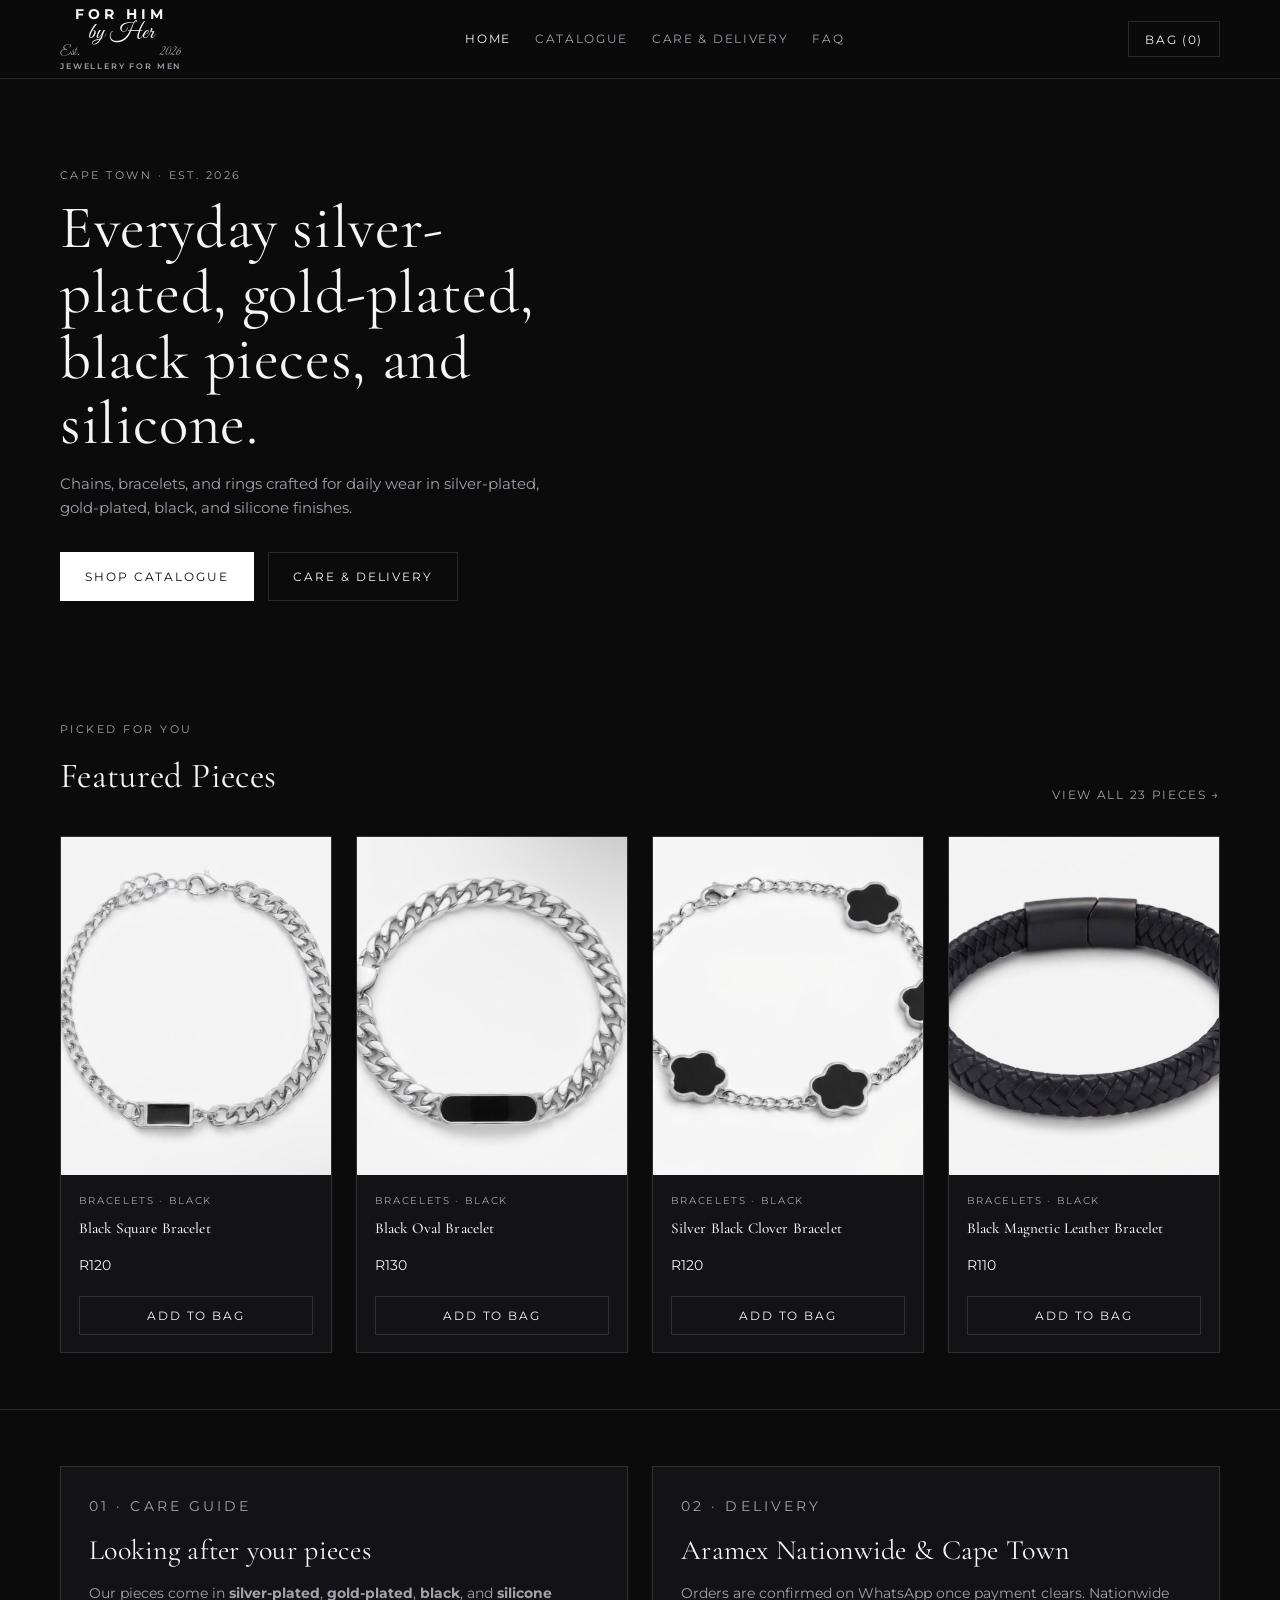
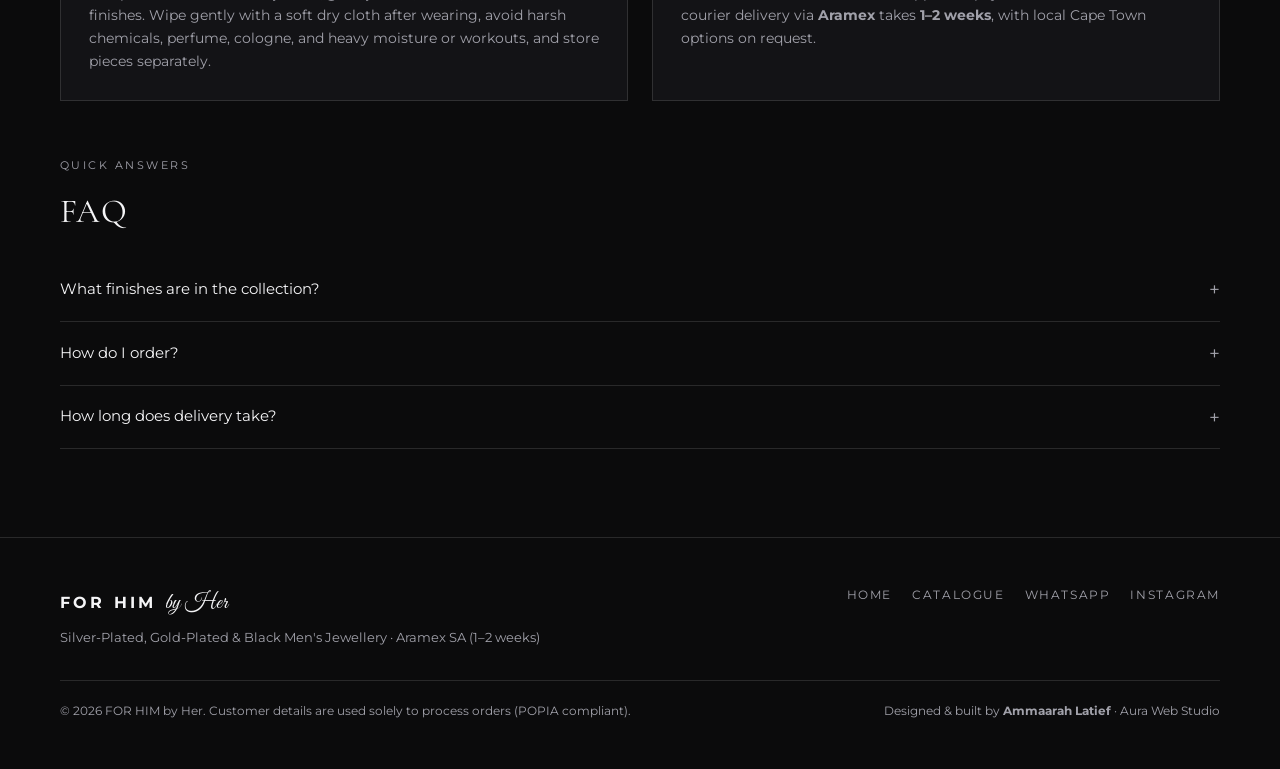
==== commit d0109fe3: "update everything" ====
--- a/index.html
+++ b/index.html
@@ -59,7 +59,7 @@
             <p class="eyebrow">PICKED FOR YOU</p>
             <h2>Featured Pieces</h2>
           </div>
-          <a href="catalogue.html" class="text-link">VIEW ALL 24 PIECES →</a>
+          <a href="catalogue.html" class="text-link">VIEW ALL 23 PIECES →</a>
         </div>
         <div id="featuredGrid" class="product-grid"></div>
       </div>
@@ -136,8 +136,8 @@
       <div class="footer-links">
         <a href="index.html">HOME</a>
         <a href="catalogue.html">CATALOGUE</a>
-        <a href="https://wa.me/27839561961" target="_blank" rel="noopener">WHATSAPP</a>
-        <a href="https://instagram.com/forhimbyher_" target="_blank" rel="noopener">INSTAGRAM</a>
+        <a href="https://wa.me/27839561961" target="_blank" rel="noopener noreferrer">WHATSAPP</a>
+        <a href="https://instagram.com/forhimbyher_" target="_blank" rel="noopener noreferrer">INSTAGRAM</a>
       </div>
     </div>
     <div class="container footer-bottom">
--- a/style.css
+++ b/style.css
@@ -1,20 +1,20 @@
 :root {
-  --bg-page: #d2efe2;
-  --bg-surface: #f4fbf7;
-  --bg-card: #ffffff;
-  --ink: #132a23;
-  --ink-muted: #3b584e;
-  --mint: #38b88a;
-  --mint-deep: #248a66;
-  --border: rgba(19, 42, 35, 0.12);
-  --shadow: 0 14px 34px rgba(19, 42, 35, 0.08);
-  --radius: 18px;
+  --bg: #0b0b0c;
+  --surface: #131316;
+  --surface-2: #1a1a1f;
+  --text: #f5f5f7;
+  --muted: #a1a1aa;
+  --line: rgba(255, 255, 255, 0.12);
+  --accent: #ffffff;
+  --accent-text: #0b0b0c;
 }
 
 *,
 *::before,
 *::after {
   box-sizing: border-box;
+  margin: 0;
+  padding: 0;
 }
 
 html {
@@ -22,14 +22,16 @@
 }
 
 body {
-  margin: 0;
-  font-family: "Plus Jakarta Sans", system-ui, -apple-system, sans-serif;
-  color: var(--ink);
-  background:
-    radial-gradient(circle at 85% 8%, rgba(56, 184, 138, 0.24), transparent 45%),
-    radial-gradient(circle at 12% 28%, rgba(255, 255, 255, 0.65), transparent 50%),
-    var(--bg-page);
-  line-height: 1.65;
+  background: var(--bg);
+  color: var(--text);
+  font-family: 'Montserrat', sans-serif;
+  line-height: 1.6;
+  overflow-x: hidden;
+}
+
+img {
+  display: block;
+  max-width: 100%;
 }
 
 a {
@@ -37,709 +39,562 @@
   text-decoration: none;
 }
 
-img,
-svg {
-  display: block;
+button,
+input {
+  font-family: inherit;
 }
 
 .container {
-  width: min(1100px, 92%);
+  width: min(1160px, 92%);
   margin: 0 auto;
 }
 
-.eyebrow {
-  margin: 0 0 0.5rem;
-  font-size: 0.78rem;
-  font-weight: 700;
-  letter-spacing: 0.14em;
-  text-transform: uppercase;
-  color: var(--mint-deep);
-}
-
-h1,
-h2,
-h3 {
-  margin: 0;
-  font-family: "Cormorant Garamond", Georgia, serif;
-  font-weight: 600;
-  line-height: 1.12;
-  color: var(--ink);
-}
-
-h1 {
-  font-size: clamp(2.5rem, 5vw, 4rem);
-}
-
-h1 em {
-  font-style: italic;
-  font-weight: 500;
-}
-
-h2 {
-  font-size: clamp(2rem, 3.6vw, 2.85rem);
-}
-
-h3 {
-  font-size: 1.5rem;
-}
-
-/* Header & Navigation */
 .site-header {
   position: sticky;
   top: 0;
-  z-index: 50;
-  backdrop-filter: blur(12px);
-  background: rgba(210, 239, 226, 0.85);
-  border-bottom: 1px solid var(--border);
-}
-
-.nav-inner {
+  z-index: 40;
+  background: rgba(11, 11, 12, 0.92);
+  backdrop-filter: blur(10px);
+  border-bottom: 1px solid var(--line);
+}
+
+.header-inner {
+  min-height: 78px;
   display: flex;
   align-items: center;
   justify-content: space-between;
-  min-height: 74px;
-  gap: 1rem;
-}
-
-.brand {
+  gap: 1.5rem;
+}
+
+.brand-lockup {
   display: inline-flex;
+  flex-direction: column;
   align-items: center;
-  gap: 0.65rem;
-  color: var(--ink);
-}
-
-.brand-mark rect {
-  transition: transform 0.35s ease, opacity 0.35s ease;
-}
-
-.brand:hover .brand-mark rect:nth-of-type(even) {
-  transform: translate(1.8px, -1.2px);
-}
-
-.brand:hover .brand-mark rect:nth-of-type(odd) {
-  transform: translate(1.2px, 1px);
-}
-
-.brand-text {
-  display: flex;
-  flex-direction: column;
   line-height: 1;
-}
-
-.brand-name {
-  font-family: "Cormorant Garamond", Georgia, serif;
-  font-size: 1.55rem;
+  user-select: none;
+}
+
+.brand-top {
+  font-size: 0.88rem;
+  font-weight: 700;
+  letter-spacing: 0.28em;
+}
+
+.brand-script {
+  font-family: 'Great Vibes', cursive;
+  font-size: 1.45rem;
+  line-height: 0.9;
+  margin-top: 2px;
+}
+
+.brand-meta {
+  width: 100%;
+  display: flex;
+  justify-content: space-between;
+  font-family: 'Great Vibes', cursive;
+  font-size: 0.82rem;
+  color: var(--muted);
+  margin-top: 2px;
+}
+
+.brand-sub {
+  font-size: 0.48rem;
   font-weight: 600;
-}
-
-.brand-sub {
-  font-family: "Cormorant Garamond", Georgia, serif;
-  font-style: italic;
-  font-size: 0.9rem;
-  color: var(--ink-muted);
-}
-
-.nav-links {
-  display: flex;
-  align-items: center;
+  letter-spacing: 0.24em;
+  color: var(--muted);
+  margin-top: 4px;
+}
+
+.main-nav {
+  display: flex;
   gap: 1.5rem;
-  font-size: 0.95rem;
-  font-weight: 500;
-}
-
-.nav-links a:not(.btn):hover {
-  color: var(--mint-deep);
-}
-
-.nav-toggle {
-  display: none;
-  flex-direction: column;
-  justify-content: center;
-  gap: 5px;
-  width: 42px;
-  height: 42px;
-  background: var(--bg-card);
-  border: 1px solid var(--border);
-  border-radius: 10px;
+  font-size: 0.75rem;
+  letter-spacing: 0.14em;
+}
+
+.main-nav a {
+  color: var(--muted);
+  transition: color 0.2s ease;
+}
+
+.main-nav a:hover,
+.main-nav a.active {
+  color: var(--text);
+}
+
+.bag-btn {
+  background: transparent;
+  color: var(--text);
+  border: 1px solid var(--line);
+  padding: 0.6rem 1rem;
+  font-size: 0.75rem;
+  letter-spacing: 0.14em;
   cursor: pointer;
-}
-
-.nav-toggle span {
-  display: block;
-  width: 18px;
-  height: 2px;
-  margin: 0 auto;
-  background: var(--ink);
-  transition: transform 0.25s ease, opacity 0.25s ease;
-}
-
-/* Buttons */
-.btn {
+  transition: background-color 0.25s ease, color 0.25s ease;
+}
+
+.bag-btn:hover {
+  background: var(--accent);
+  color: var(--accent-text);
+}
+
+.hero {
+  padding: 5.5rem 0 4rem;
+}
+
+.catalogue-hero {
+  padding: 4rem 0 1.5rem;
+}
+
+.eyebrow {
+  font-size: 0.7rem;
+  letter-spacing: 0.22em;
+  text-transform: uppercase;
+  color: var(--muted);
+  margin-bottom: 0.6rem;
+}
+
+h1, h2, h3 {
+  font-family: 'Cormorant Garamond', serif;
+  font-weight: 400;
+  letter-spacing: 0.01em;
+}
+
+.hero h1,
+.catalogue-hero h1 {
+  font-size: clamp(2.4rem, 5vw, 3.8rem);
+  line-height: 1.08;
+  max-width: 18ch;
+}
+
+.hero-copy {
+  margin-top: 1rem;
+  max-width: 52ch;
+  color: var(--muted);
+  font-size: 0.92rem;
+}
+
+.hero-actions {
+  display: flex;
+  flex-wrap: wrap;
+  gap: 0.9rem;
+  margin-top: 2rem;
+}
+
+.btn-primary,
+.btn-outline {
   display: inline-flex;
   align-items: center;
   justify-content: center;
-  padding: 0.8rem 1.45rem;
-  border-radius: 999px;
-  background: var(--ink);
-  color: #ffffff;
+  padding: 0.85rem 1.5rem;
+  font-size: 0.75rem;
+  letter-spacing: 0.16em;
+  text-transform: uppercase;
+  border: 1px solid var(--accent);
+  cursor: pointer;
+  transition: transform 0.25s ease, background-color 0.25s ease, color 0.25s ease;
+}
+
+.btn-primary {
+  background: var(--accent);
+  color: var(--accent-text);
+}
+
+.btn-primary:hover {
+  transform: translateY(-2px);
+  opacity: 0.92;
+}
+
+.btn-outline {
+  background: transparent;
+  color: var(--text);
+  border-color: var(--line);
+}
+
+.btn-outline:hover {
+  border-color: var(--accent);
+  transform: translateY(-2px);
+}
+
+.section {
+  padding: 3.5rem 0;
+}
+
+.section-bordered {
+  border-top: 1px solid var(--line);
+}
+
+.section-head {
+  display: flex;
+  align-items: flex-end;
+  justify-content: space-between;
+  gap: 1rem;
+  margin-bottom: 2rem;
+}
+
+.section-head h2 {
+  font-size: 2.2rem;
+}
+
+.text-link {
+  font-size: 0.75rem;
+  letter-spacing: 0.14em;
+  color: var(--muted);
+}
+
+.text-link:hover {
+  color: var(--text);
+}
+
+.filter-bar {
+  display: flex;
+  flex-wrap: wrap;
+  gap: 0.6rem;
+  margin-top: 1.75rem;
+}
+
+.filter-btn {
+  background: transparent;
+  color: var(--muted);
+  border: 1px solid var(--line);
+  padding: 0.55rem 1.1rem;
+  font-size: 0.75rem;
+  letter-spacing: 0.12em;
+  text-transform: uppercase;
+  cursor: pointer;
+  transition: all 0.2s ease;
+}
+
+.filter-btn.active,
+.filter-btn:hover {
+  background: var(--accent);
+  color: var(--accent-text);
+  border-color: var(--accent);
+}
+
+.product-grid {
+  display: grid;
+  grid-template-columns: repeat(auto-fill, minmax(250px, 1fr));
+  gap: 1.5rem;
+}
+
+.product-card {
+  background: var(--surface);
+  border: 1px solid var(--line);
+  display: flex;
+  flex-direction: column;
+  justify-content: space-between;
+  transition: transform 0.25s ease, border-color 0.25s ease;
+}
+
+.product-card:hover {
+  transform: translateY(-4px);
+  border-color: rgba(255, 255, 255, 0.28);
+}
+
+.product-img-wrap {
+  aspect-ratio: 4 / 5;
+  background: var(--surface-2);
+  overflow: hidden;
+}
+
+.product-img-wrap img {
+  width: 100%;
+  height: 100%;
+  object-fit: cover;
+  transition: transform 0.45s ease;
+}
+
+.product-card:hover .product-img-wrap img {
+  transform: scale(1.04);
+}
+
+.product-body {
+  padding: 1.1rem;
+  display: flex;
+  flex-direction: column;
+  gap: 0.45rem;
+  flex: 1;
+}
+
+.product-cat {
+  font-size: 0.65rem;
+  letter-spacing: 0.16em;
+  text-transform: uppercase;
+  color: var(--muted);
+}
+
+.product-title {
+  font-size: 0.95rem;
+  font-weight: 500;
+}
+
+.product-price {
+  font-size: 0.9rem;
+  color: var(--text);
+  margin-top: auto;
+  padding-top: 0.4rem;
+}
+
+.add-btn {
+  margin-top: 0.75rem;
+  width: 100%;
+  padding: 0.7rem;
+  background: transparent;
+  color: var(--text);
+  border: 1px solid var(--line);
+  font-size: 0.72rem;
+  letter-spacing: 0.16em;
+  text-transform: uppercase;
+  cursor: pointer;
+  transition: background-color 0.2s ease, color 0.2s ease;
+}
+
+.add-btn:hover {
+  background: var(--accent);
+  color: var(--accent-text);
+  border-color: var(--accent);
+}
+
+.info-grid {
+  display: grid;
+  grid-template-columns: repeat(auto-fit, minmax(280px, 1fr));
+  gap: 1.5rem;
+}
+
+.info-card {
+  background: var(--surface);
+  border: 1px solid var(--line);
+  padding: 1.75rem;
+}
+
+.info-card h3 {
+  font-size: 1.75rem;
+  margin-bottom: 0.6rem;
+}
+
+.info-card p {
+  color: var(--muted);
+  font-size: 0.88rem;
+}
+
+.faq-box {
+  margin-top: 3.5rem;
+}
+
+.faq-box h2 {
+  font-size: 2.1rem;
+  margin-bottom: 1.25rem;
+}
+
+.faq-item {
+  border-bottom: 1px solid var(--line);
+  padding: 1rem 0;
+}
+
+.faq-item summary {
+  cursor: pointer;
+  list-style: none;
   font-size: 0.92rem;
-  font-weight: 600;
-  border: 1px solid var(--ink);
+  display: flex;
+  justify-content: space-between;
+  align-items: center;
+}
+
+.faq-item summary::-webkit-details-marker {
+  display: none;
+}
+
+.faq-item summary::after {
+  content: "+";
+  font-size: 1.2rem;
+  color: var(--muted);
+  transition: transform 0.25s ease;
+}
+
+.faq-item[open] summary::after {
+  transform: rotate(45deg);
+}
+
+.faq-item p {
+  margin-top: 0.65rem;
+  color: var(--muted);
+  font-size: 0.86rem;
+}
+
+.bag-overlay {
+  position: fixed;
+  inset: 0;
+  background: rgba(0, 0, 0, 0.65);
+  opacity: 0;
+  pointer-events: none;
+  transition: opacity 0.25s ease;
+  z-index: 50;
+}
+
+.bag-overlay.open {
+  opacity: 1;
+  pointer-events: auto;
+}
+
+.bag-drawer {
+  position: fixed;
+  top: 0;
+  right: 0;
+  width: min(400px, 100%);
+  height: 100vh;
+  background: var(--surface);
+  border-left: 1px solid var(--line);
+  transform: translateX(100%);
+  transition: transform 0.3s ease;
+  z-index: 60;
+  display: flex;
+  flex-direction: column;
+}
+
+.bag-drawer.open {
+  transform: translateX(0);
+}
+
+.bag-header,
+.bag-footer {
+  padding: 1.25rem;
+  border-bottom: 1px solid var(--line);
+}
+
+.bag-footer {
+  border-bottom: 0;
+  border-top: 1px solid var(--line);
+}
+
+.bag-header {
+  display: flex;
+  align-items: center;
+  justify-content: space-between;
+}
+
+.icon-btn {
+  background: none;
+  border: 0;
+  color: var(--text);
+  font-size: 1.5rem;
   cursor: pointer;
-  transition: background-color 0.2s ease, color 0.2s ease, border-color 0.2s ease, transform 0.15s ease;
-}
-
-.btn:hover {
-  background: var(--mint);
-  border-color: var(--mint);
-  color: var(--ink);
-  transform: translateY(-1px);
-}
-
-.btn-sm {
-  padding: 0.55rem 1.1rem;
-  font-size: 0.86rem;
-}
-
-.btn-ghost {
-  background: rgba(255, 255, 255, 0.72);
-  color: var(--ink);
-  border-color: var(--border);
-}
-
-.btn-ghost:hover {
-  background: #ffffff;
-  border-color: var(--ink);
-  color: var(--ink);
-}
-
-.btn-full {
+}
+
+.bag-items {
+  flex: 1;
+  overflow-y: auto;
+  padding: 1.25rem;
+  display: flex;
+  flex-direction: column;
+  gap: 1rem;
+}
+
+.bag-item {
+  display: flex;
+  justify-content: space-between;
+  align-items: center;
+  gap: 0.75rem;
+  padding-bottom: 0.85rem;
+  border-bottom: 1px solid var(--line);
+  font-size: 0.85rem;
+}
+
+.bag-qty {
+  display: flex;
+  align-items: center;
+  gap: 0.5rem;
+}
+
+.bag-qty button {
+  width: 24px;
+  height: 24px;
+  background: transparent;
+  border: 1px solid var(--line);
+  color: var(--text);
+  cursor: pointer;
+}
+
+.bag-total {
+  display: flex;
+  justify-content: space-between;
+  margin-bottom: 0.9rem;
+  font-size: 0.95rem;
+}
+
+.bag-input {
   width: 100%;
-}
-
-/* Sections */
-.section {
-  padding: 5rem 0;
-}
-
-.section-tinted {
-  background: rgba(244, 251, 247, 0.65);
-  border-top: 1px solid var(--border);
-  border-bottom: 1px solid var(--border);
-}
-
-.section-heading {
-  margin-bottom: 2.25rem;
-}
-
-/* Hero */
-.hero {
-  padding: 4.5rem 0 4rem;
-}
-
-.hero-grid {
-  display: grid;
-  grid-template-columns: 1.35fr 0.9fr;
-  gap: 2.25rem;
-  align-items: center;
-}
-
-.hero-lead {
-  margin: 1.15rem 0 1.75rem;
-  font-size: 1.05rem;
-  color: var(--ink-muted);
-  max-width: 56ch;
-}
-
-.hero-actions {
+  padding: 0.7rem 0.8rem;
+  margin-bottom: 0.65rem;
+  background: var(--bg);
+  border: 1px solid var(--line);
+  color: var(--text);
+  font-size: 0.85rem;
+}
+
+.full-width {
+  width: 100%;
+}
+
+.site-footer {
+  border-top: 1px solid var(--line);
+  padding: 3rem 0;
+  margin-top: 2rem;
+}
+
+.footer-top {
   display: flex;
   flex-wrap: wrap;
-  gap: 0.85rem;
-}
-
-.hero-card {
-  background: var(--bg-card);
-  border: 1px solid var(--border);
-  border-radius: var(--radius);
-  padding: 1.85rem;
-  box-shadow: var(--shadow);
-}
-
-.hero-card-badge {
-  display: inline-block;
-  padding: 0.28rem 0.75rem;
-  border-radius: 999px;
-  background: rgba(56, 184, 138, 0.16);
-  color: var(--mint-deep);
+  justify-content: space-between;
+  gap: 1.5rem;
+}
+
+.footer-brand {
+  font-size: 1rem;
+  font-weight: 700;
+  letter-spacing: 0.2em;
+}
+
+.footer-brand span {
+  font-family: 'Great Vibes', cursive;
+  font-weight: 400;
+  font-size: 1.4rem;
+  letter-spacing: 0;
+}
+
+.footer-note {
+  color: var(--muted);
+  font-size: 0.8rem;
+  margin-top: 0.35rem;
+}
+
+.footer-links {
+  display: flex;
+  flex-wrap: wrap;
+  gap: 1.25rem;
+  font-size: 0.72rem;
+  letter-spacing: 0.14em;
+  color: var(--muted);
+}
+
+.footer-links a:hover {
+  color: var(--text);
+}
+
+.footer-bottom {
+  margin-top: 2rem;
+  padding-top: 1.25rem;
+  border-top: 1px solid var(--line);
+  display: flex;
+  flex-wrap: wrap;
+  justify-content: space-between;
+  gap: 0.75rem;
   font-size: 0.78rem;
-  font-weight: 700;
-  margin-bottom: 0.85rem;
-}
-
-.hero-card-quote {
-  margin: 0 0 1.25rem;
-  font-family: "Cormorant Garamond", Georgia, serif;
-  font-style: italic;
-  font-size: 1.55rem;
-  line-height: 1.25;
-}
-
-.hero-highlights {
-  margin: 0;
-  padding-left: 1.15rem;
-  color: var(--ink-muted);
-  font-size: 0.92rem;
-}
-
-.hero-highlights li + li {
-  margin-top: 0.5rem;
-}
-
-/* Work & Review */
-.work-layout {
-  display: grid;
-  grid-template-columns: repeat(2, minmax(0, 1fr));
-  gap: 1.75rem;
-  align-items: stretch;
-}
-
-.portfolio-card,
-.review-card,
-.process-step,
-.price-card,
-.extra-box,
-.care-banner,
-.contact-box {
-  background: var(--bg-card);
-  border: 1px solid var(--border);
-  border-radius: var(--radius);
-  box-shadow: var(--shadow);
-}
-
-.portfolio-card {
-  overflow: hidden;
-  display: flex;
-  flex-direction: column;
-}
-
-.portfolio-preview {
-  padding: 1.5rem;
-  background: linear-gradient(135deg, #d8f3e6 0%, #b8e6d1 100%);
-  border-bottom: 1px solid var(--border);
-}
-
-.preview-window {
-  background: #ffffff;
-  border-radius: 12px;
-  border: 1px solid rgba(19, 42, 35, 0.1);
-  overflow: hidden;
-}
-
-.preview-bar {
-  display: flex;
-  gap: 6px;
-  padding: 0.6rem 0.85rem;
-  background: #eef7f2;
-  border-bottom: 1px solid rgba(19, 42, 35, 0.08);
-}
-
-.preview-bar span {
-  width: 8px;
-  height: 8px;
-  border-radius: 50%;
-  background: rgba(19, 42, 35, 0.25);
-}
-
-.preview-body {
-  padding: 1.25rem;
-}
-
-.preview-tag {
-  font-size: 0.72rem;
-  font-weight: 700;
-  text-transform: uppercase;
-  letter-spacing: 0.08em;
-  color: var(--mint-deep);
-}
-
-.preview-body h3 {
-  margin-top: 0.25rem;
-}
-
-.preview-body p {
-  margin: 0.4rem 0 0;
-  font-size: 0.88rem;
-  color: var(--ink-muted);
-}
-
-.portfolio-details {
-  padding: 1.6rem;
-  display: flex;
-  flex-direction: column;
-  gap: 0.75rem;
-  flex: 1;
-}
-
-.portfolio-meta {
-  display: flex;
-  align-items: center;
-  justify-content: space-between;
-  gap: 0.5rem;
-  flex-wrap: wrap;
-}
-
-.pill {
-  padding: 0.22rem 0.65rem;
-  border-radius: 999px;
-  background: rgba(56, 184, 138, 0.16);
-  color: var(--mint-deep);
-  font-size: 0.78rem;
-  font-weight: 700;
-}
-
-.portfolio-url {
-  font-size: 0.85rem;
-  color: var(--ink-muted);
-  font-weight: 500;
-}
-
-.portfolio-details p {
-  margin: 0;
-  color: var(--ink-muted);
-  font-size: 0.95rem;
-}
-
-.text-link {
-  margin-top: auto;
-  font-weight: 600;
-  font-size: 0.92rem;
-  color: var(--mint-deep);
-}
-
-.text-link:hover {
-  text-decoration: underline;
-}
-
-.review-card {
-  margin: 0;
-  padding: 1.85rem;
-  display: flex;
-  flex-direction: column;
-  justify-content: space-between;
-}
-
-.review-mark {
-  margin: 0;
-  font-family: "Cormorant Garamond", Georgia, serif;
-  font-size: 3.5rem;
-  line-height: 0.7;
-  color: var(--mint);
-}
-
-.review-text {
-  margin: 1rem 0 1.5rem;
-  font-size: 1rem;
-  color: var(--ink);
-}
-
-.review-author {
-  display: flex;
-  flex-direction: column;
-  font-size: 0.88rem;
-  color: var(--ink-muted);
-}
-
-.review-author strong {
-  color: var(--ink);
-}
-
-/* Process */
-.process-grid {
-  display: grid;
-  grid-template-columns: repeat(3, 1fr);
-  gap: 1.5rem;
-}
-
-.process-step {
-  padding: 1.65rem;
-}
-
-.step-num {
-  display: inline-block;
-  font-size: 0.82rem;
-  font-weight: 700;
-  color: var(--mint-deep);
-  margin-bottom: 0.5rem;
-}
-
-.process-step p {
-  margin: 0.6rem 0 0;
-  color: var(--ink-muted);
-  font-size: 0.94rem;
-}
-
-/* Pricing */
-.pricing-grid {
-  display: grid;
-  grid-template-columns: repeat(3, 1fr);
-  gap: 1.5rem;
-  align-items: stretch;
-}
-
-.price-card {
-  padding: 1.75rem;
-  display: flex;
-  flex-direction: column;
-}
-
-.price-card-featured {
-  border-color: var(--mint);
-  box-shadow: 0 18px 40px rgba(36, 138, 102, 0.15);
-}
-
-.price-tier {
-  margin: 0 0 0.35rem;
-  font-size: 0.78rem;
-  font-weight: 700;
-  text-transform: uppercase;
-  letter-spacing: 0.08em;
-  color: var(--mint-deep);
-}
-
-.price-amount {
-  margin: 0.65rem 0 0.35rem;
-  font-family: "Cormorant Garamond", Georgia, serif;
-  font-size: 2.35rem;
-  font-weight: 600;
-  line-height: 1;
-}
-
-.price-desc {
-  margin: 0 0 1.25rem;
-  font-size: 0.92rem;
-  color: var(--ink-muted);
-}
-
-.price-features {
-  list-style: none;
-  padding: 0;
-  margin: 0 0 1.6rem;
-  display: flex;
-  flex-direction: column;
-  gap: 0.55rem;
-  font-size: 0.9rem;
-  color: var(--ink);
-}
-
-.price-features li::before {
-  content: "✓ ";
-  color: var(--mint-deep);
-  font-weight: 700;
-}
-
-.price-card .btn {
-  margin-top: auto;
-}
-
-.pricing-extras {
-  margin-top: 1.75rem;
-}
-
-.extra-box {
-  padding: 1.5rem 1.75rem;
-}
-
-.extra-box h4 {
-  margin: 0 0 0.35rem;
-  font-size: 0.9rem;
-  font-weight: 700;
-  letter-spacing: 0.06em;
-  text-transform: uppercase;
-  color: var(--ink);
-}
-
-.extra-box p {
-  margin: 0;
-  color: var(--ink-muted);
-  font-size: 0.92rem;
-  max-width: 820px;
-}
-
-.extra-box strong {
-  color: var(--ink);
-}
-
-.care-banner {
-  margin-top: 1.75rem;
-  padding: 1.5rem 1.75rem;
-  display: flex;
-  align-items: center;
-  justify-content: space-between;
-  gap: 1.5rem;
-  flex-wrap: wrap;
-}
-
-.care-tag {
-  display: inline-block;
-  font-size: 0.75rem;
-  font-weight: 700;
-  text-transform: uppercase;
-  letter-spacing: 0.08em;
-  color: var(--mint-deep);
-  margin-bottom: 0.25rem;
-}
-
-.care-banner p {
-  margin: 0.35rem 0 0;
-  color: var(--ink-muted);
-  font-size: 0.92rem;
-  max-width: 60ch;
-}
-
-.pricing-note {
-  margin: 1.25rem 0 0;
-  font-size: 0.9rem;
-  color: var(--ink-muted);
-  text-align: center;
-}
-
-/* Editorial Bio */
-.editorial-bio {
-  max-width: 72ch;
-}
-
-.editorial-bio p {
-  margin: 1.1rem 0 0;
-  font-size: 1.02rem;
-  color: var(--ink-muted);
-}
-
-/* FAQ */
-.faq-container {
-  max-width: 780px;
-}
-
-.faq-list {
-  display: flex;
-  flex-direction: column;
-  gap: 0.85rem;
-}
-
-.faq-item {
-  background: var(--bg-card);
-  border: 1px solid var(--border);
-  border-radius: 14px;
-  overflow: hidden;
-}
-
-.faq-question {
-  width: 100%;
-  padding: 1.1rem 1.35rem;
-  background: transparent;
-  border: 0;
-  display: flex;
-  align-items: center;
-  justify-content: space-between;
-  gap: 1rem;
-  text-align: left;
-  font-family: inherit;
-  font-size: 0.98rem;
-  font-weight: 600;
-  color: var(--ink);
-  cursor: pointer;
-}
-
-.faq-icon {
-  font-size: 1.25rem;
-  line-height: 1;
-  color: var(--mint-deep);
-  transition: transform 0.2s ease;
-}
-
-.faq-item.open .faq-icon {
-  transform: rotate(45deg);
-}
-
-.faq-answer {
-  display: none;
-  padding: 0 1.35rem 1.15rem;
-  color: var(--ink-muted);
-  font-size: 0.93rem;
-}
-
-.faq-item.open .faq-answer {
-  display: block;
-}
-
-.faq-answer p {
-  margin: 0;
-}
-
-/* Contact & Footer */
-.contact-box {
-  padding: 2.5rem 2rem;
-  text-align: center;
-}
-
-.contact-sub {
-  margin: 0.9rem 0 1.6rem;
-  color: var(--ink-muted);
-  font-size: 0.96rem;
-}
-
-.contact-actions {
-  display: flex;
-  justify-content: center;
-  flex-wrap: wrap;
-  gap: 0.85rem;
-}
-
-.site-footer {
-  padding: 1.6rem 0;
-  font-size: 0.88rem;
-  color: var(--ink-muted);
-}
-
-.footer-inner {
-  display: flex;
-  align-items: center;
-  justify-content: space-between;
-  gap: 1rem;
-  flex-wrap: wrap;
-}
-
-.footer-inner p {
-  margin: 0;
-}
-
-/* Responsive */
-@media (max-width: 860px) {
-  .hero-grid,
-  .work-layout,
-  .process-grid,
-  .pricing-grid {
-    grid-template-columns: 1fr;
-  }
-
-  .nav-toggle {
-    display: flex;
-  }
-
-  .nav-links {
+  color: var(--muted);
+}
+
+@media (max-width: 720px) {
+  .main-nav {
     display: none;
-    position: absolute;
-    top: 74px;
-    left: 0;
-    right: 0;
-    background: var(--bg-surface);
-    border-bottom: 1px solid var(--border);
-    padding: 1.25rem 4%;
-    flex-direction: column;
-    align-items: flex-start;
-    gap: 1rem;
-  }
-
-  .nav-links.open {
-    display: flex;
   }
 }
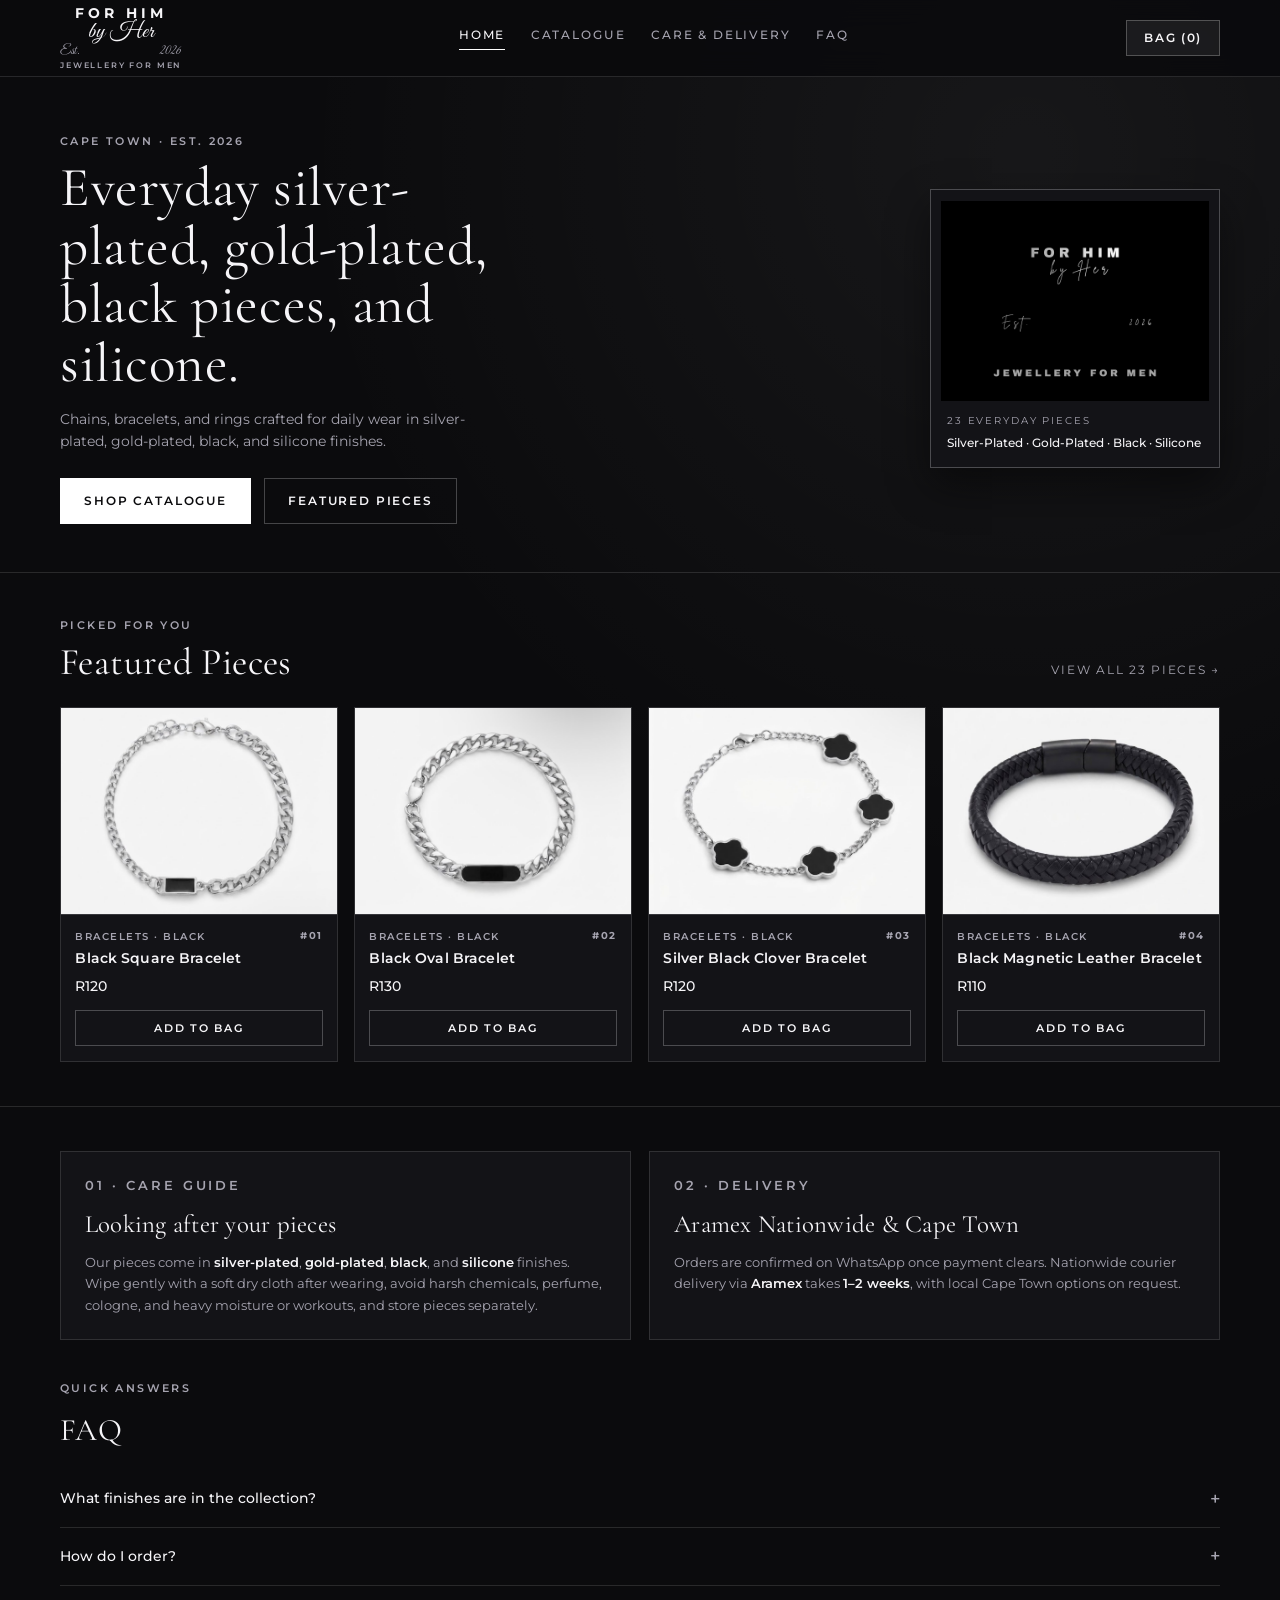
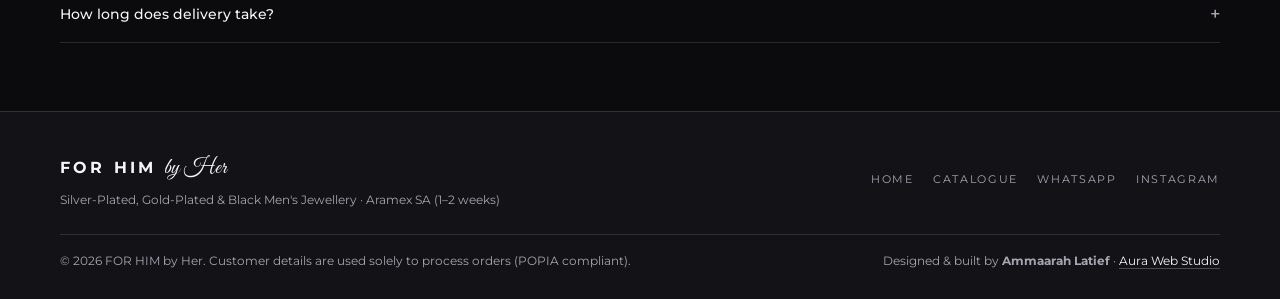
==== commit ba804763: "update index.html, catalogue.html, script.js, style.css" ====
--- a/index.html
+++ b/index.html
@@ -4,7 +4,7 @@
   <meta charset="UTF-8" />
   <meta name="viewport" content="width=device-width, initial-scale=1.0" />
   <title>FOR HIM by Her — Men's Jewellery</title>
-  <link rel="icon" type="image/jpeg" href="images/for-him-by-her-logo.jpg" />
+  <link rel="icon" type="image/jpeg" href="images/for-him-by-her-logo.jpg?v=2" />
   <link rel="preconnect" href="https://fonts.googleapis.com" />
   <link rel="preconnect" href="https://fonts.gstatic.com" crossorigin />
   <link href="https://fonts.googleapis.com/css2?family=Cormorant+Garamond:ital,wght@0,400;0,600;1,400&family=Great+Vibes&family=Montserrat:wght@400;500;600;700&display=swap" rel="stylesheet" />
@@ -39,20 +39,32 @@
 
   <main>
     <section class="hero">
-      <div class="container hero-inner">
-        <p class="eyebrow">CAPE TOWN · EST. 2026</p>
-        <h1>Everyday silver-plated, gold-plated, black pieces, and silicone.</h1>
-        <p class="hero-copy">
-          Chains, bracelets, and rings crafted for daily wear in silver-plated, gold-plated, black, and silicone finishes.
-        </p>
-        <div class="hero-actions">
-          <a href="catalogue.html" class="btn-primary">SHOP CATALOGUE</a>
-          <a href="#guide" class="btn-outline">CARE &amp; DELIVERY</a>
+      <div class="container hero-grid">
+        <div class="hero-copy-col">
+          <p class="eyebrow">CAPE TOWN · EST. 2026</p>
+          <h1>Everyday silver-plated, gold-plated, black pieces, and silicone.</h1>
+          <p class="hero-copy">
+            Chains, bracelets, and rings crafted for daily wear in silver-plated, gold-plated, black, and silicone finishes.
+          </p>
+          <div class="hero-actions">
+            <a href="catalogue.html" class="btn-primary">SHOP CATALOGUE</a>
+            <a href="#featured" class="btn-outline">FEATURED PIECES</a>
+          </div>
         </div>
+
+        <aside class="hero-spotlight" aria-label="Brand showcase">
+          <div class="spotlight-card">
+            <img src="images/for-him-by-her-logo.jpg?v=2" alt="FOR HIM by Her emblem" />
+            <div class="spotlight-caption">
+              <span>23 Everyday Pieces</span>
+              <strong>Silver-Plated · Gold-Plated · Black · Silicone</strong>
+            </div>
+          </div>
+        </aside>
       </div>
     </section>
 
-    <section class="section">
+    <section class="section section-bordered" id="featured">
       <div class="container">
         <div class="section-head">
           <div>
--- a/style.css
+++ b/style.css
@@ -1,12 +1,14 @@
 :root {
-  --bg: #0b0b0c;
-  --surface: #131316;
-  --surface-2: #1a1a1f;
-  --text: #f5f5f7;
-  --muted: #a1a1aa;
+  --bg: #0b0b0d;
+  --surface: #131317;
+  --surface-2: #1b1b21;
+  --text: #f6f5f8;
+  --muted: #a6a4b0;
   --line: rgba(255, 255, 255, 0.12);
+  --line-strong: rgba(255, 255, 255, 0.24);
   --accent: #ffffff;
-  --accent-text: #0b0b0c;
+  --accent-soft: rgba(255, 255, 255, 0.07);
+  --accent-text: #0b0b0d;
 }
 
 *,
@@ -19,10 +21,13 @@
 
 html {
   scroll-behavior: smooth;
+  scroll-padding-top: 84px;
 }
 
 body {
-  background: var(--bg);
+  background:
+    radial-gradient(circle at 80% 8%, rgba(255, 255, 255, 0.05), transparent 36%),
+    var(--bg);
   color: var(--text);
   font-family: 'Montserrat', sans-serif;
   line-height: 1.6;
@@ -49,17 +54,18 @@
   margin: 0 auto;
 }
 
+/* Header */
 .site-header {
   position: sticky;
   top: 0;
   z-index: 40;
-  background: rgba(11, 11, 12, 0.92);
-  backdrop-filter: blur(10px);
+  background: rgba(11, 11, 13, 0.9);
+  backdrop-filter: blur(14px);
   border-bottom: 1px solid var(--line);
 }
 
 .header-inner {
-  min-height: 78px;
+  min-height: 76px;
   display: flex;
   align-items: center;
   justify-content: space-between;
@@ -107,51 +113,107 @@
 
 .main-nav {
   display: flex;
-  gap: 1.5rem;
-  font-size: 0.75rem;
-  letter-spacing: 0.14em;
+  gap: 1.6rem;
+  font-size: 0.72rem;
+  font-weight: 500;
+  letter-spacing: 0.16em;
 }
 
 .main-nav a {
   color: var(--muted);
-  transition: color 0.2s ease;
+  padding-bottom: 4px;
+  border-bottom: 1px solid transparent;
+  transition: color 0.2s ease, border-color 0.2s ease;
 }
 
 .main-nav a:hover,
 .main-nav a.active {
   color: var(--text);
+  border-bottom-color: var(--accent);
 }
 
 .bag-btn {
-  background: transparent;
-  color: var(--text);
-  border: 1px solid var(--line);
-  padding: 0.6rem 1rem;
-  font-size: 0.75rem;
-  letter-spacing: 0.14em;
+  background: var(--accent-soft);
+  color: var(--text);
+  border: 1px solid var(--line-strong);
+  padding: 0.62rem 1.05rem;
+  font-size: 0.72rem;
+  font-weight: 600;
+  letter-spacing: 0.15em;
   cursor: pointer;
-  transition: background-color 0.25s ease, color 0.25s ease;
+  transition: background-color 0.2s ease, color 0.2s ease, border-color 0.2s ease;
 }
 
 .bag-btn:hover {
   background: var(--accent);
   color: var(--accent-text);
-}
-
+  border-color: var(--accent);
+}
+
+/* Hero */
 .hero {
-  padding: 5.5rem 0 4rem;
+  padding: 3.5rem 0 3rem;
 }
 
 .catalogue-hero {
-  padding: 4rem 0 1.5rem;
+  padding: 3rem 0 1.25rem;
+}
+
+.hero-grid {
+  display: grid;
+  grid-template-columns: 1.25fr 0.75fr;
+  gap: 2.5rem;
+  align-items: center;
+}
+
+.hero-spotlight {
+  display: flex;
+  justify-content: flex-end;
+}
+
+.spotlight-card {
+  width: 100%;
+  max-width: 290px;
+  background: var(--surface);
+  border: 1px solid var(--line-strong);
+  padding: 0.65rem;
+  box-shadow: 0 18px 40px rgba(0, 0, 0, 0.45);
+}
+
+.spotlight-card img {
+  width: 100%;
+  aspect-ratio: 4 / 3;
+  object-fit: cover;
+  background: var(--surface-2);
+}
+
+.spotlight-caption {
+  padding: 0.75rem 0.35rem 0.25rem;
+  display: flex;
+  flex-direction: column;
+  gap: 0.2rem;
+}
+
+.spotlight-caption span {
+  font-size: 0.65rem;
+  letter-spacing: 0.18em;
+  text-transform: uppercase;
+  color: var(--muted);
+}
+
+.spotlight-caption strong {
+  font-size: 0.78rem;
+  font-weight: 500;
+  color: var(--text);
 }
 
 .eyebrow {
-  font-size: 0.7rem;
+  font-size: 0.68rem;
+  font-weight: 600;
   letter-spacing: 0.22em;
   text-transform: uppercase;
   color: var(--muted);
-  margin-bottom: 0.6rem;
+  margin-bottom: 0.55rem;
 }
 
 h1, h2, h3 {
@@ -162,23 +224,23 @@
 
 .hero h1,
 .catalogue-hero h1 {
-  font-size: clamp(2.4rem, 5vw, 3.8rem);
-  line-height: 1.08;
-  max-width: 18ch;
+  font-size: clamp(2.2rem, 4.4vw, 3.45rem);
+  line-height: 1.06;
+  max-width: 19ch;
 }
 
 .hero-copy {
-  margin-top: 1rem;
-  max-width: 52ch;
-  color: var(--muted);
-  font-size: 0.92rem;
+  margin-top: 0.9rem;
+  max-width: 50ch;
+  color: var(--muted);
+  font-size: 0.88rem;
 }
 
 .hero-actions {
   display: flex;
   flex-wrap: wrap;
-  gap: 0.9rem;
-  margin-top: 2rem;
+  gap: 0.8rem;
+  margin-top: 1.6rem;
 }
 
 .btn-primary,
@@ -186,13 +248,14 @@
   display: inline-flex;
   align-items: center;
   justify-content: center;
-  padding: 0.85rem 1.5rem;
-  font-size: 0.75rem;
+  padding: 0.8rem 1.45rem;
+  font-size: 0.72rem;
+  font-weight: 600;
   letter-spacing: 0.16em;
   text-transform: uppercase;
   border: 1px solid var(--accent);
   cursor: pointer;
-  transition: transform 0.25s ease, background-color 0.25s ease, color 0.25s ease;
+  transition: transform 0.2s ease, background-color 0.2s ease, color 0.2s ease, border-color 0.2s ease;
 }
 
 .btn-primary {
@@ -201,23 +264,25 @@
 }
 
 .btn-primary:hover {
-  transform: translateY(-2px);
-  opacity: 0.92;
+  transform: translateY(-1px);
+  background: #e6e5ea;
 }
 
 .btn-outline {
   background: transparent;
   color: var(--text);
-  border-color: var(--line);
+  border-color: var(--line-strong);
 }
 
 .btn-outline:hover {
   border-color: var(--accent);
-  transform: translateY(-2px);
-}
-
+  background: var(--accent-soft);
+  transform: translateY(-1px);
+}
+
+/* Sections */
 .section {
-  padding: 3.5rem 0;
+  padding: 2.75rem 0;
 }
 
 .section-bordered {
@@ -229,37 +294,52 @@
   align-items: flex-end;
   justify-content: space-between;
   gap: 1rem;
-  margin-bottom: 2rem;
+  margin-bottom: 1.5rem;
 }
 
 .section-head h2 {
-  font-size: 2.2rem;
+  font-size: clamp(1.85rem, 3vw, 2.35rem);
+  line-height: 1.05;
 }
 
 .text-link {
-  font-size: 0.75rem;
+  font-size: 0.72rem;
+  letter-spacing: 0.15em;
+  color: var(--muted);
+  border-bottom: 1px solid transparent;
+  padding-bottom: 2px;
+  transition: color 0.2s ease, border-color 0.2s ease;
+}
+
+.text-link:hover {
+  color: var(--text);
+  border-bottom-color: var(--text);
+}
+
+/* Filter Bar */
+.filter-controls {
+  display: flex;
+  flex-direction: column;
+  gap: 0.65rem;
+  margin-top: 1.35rem;
+}
+
+.filter-bar,
+.finish-bar {
+  display: flex;
+  flex-wrap: wrap;
+  gap: 0.45rem;
+  margin-top: 0;
+}
+
+.filter-btn {
+  background: var(--surface);
+  color: var(--muted);
+  border: 1px solid var(--line);
+  padding: 0.5rem 1rem;
+  font-size: 0.7rem;
+  font-weight: 600;
   letter-spacing: 0.14em;
-  color: var(--muted);
-}
-
-.text-link:hover {
-  color: var(--text);
-}
-
-.filter-bar {
-  display: flex;
-  flex-wrap: wrap;
-  gap: 0.6rem;
-  margin-top: 1.75rem;
-}
-
-.filter-btn {
-  background: transparent;
-  color: var(--muted);
-  border: 1px solid var(--line);
-  padding: 0.55rem 1.1rem;
-  font-size: 0.75rem;
-  letter-spacing: 0.12em;
   text-transform: uppercase;
   cursor: pointer;
   transition: all 0.2s ease;
@@ -272,10 +352,73 @@
   border-color: var(--accent);
 }
 
+.finish-btn {
+  background: transparent;
+  color: var(--muted);
+  border: 1px solid var(--line);
+  border-radius: 999px;
+  padding: 0.36rem 0.85rem;
+  font-size: 0.66rem;
+  font-weight: 600;
+  letter-spacing: 0.12em;
+  text-transform: uppercase;
+  cursor: pointer;
+  transition: all 0.2s ease;
+}
+
+.finish-btn.active,
+.finish-btn:hover {
+  border-color: var(--accent);
+  color: var(--text);
+  background: var(--accent-soft);
+}
+
+/* Catalogue Editorial Banner */
+.catalogue-banner {
+  display: grid;
+  grid-template-columns: 1.45fr 0.55fr;
+  gap: 2rem;
+  align-items: end;
+  padding-bottom: 1.5rem;
+  border-bottom: 1px solid var(--line);
+}
+
+.meta-box {
+  background: var(--surface);
+  border: 1px solid var(--line-strong);
+  padding: 1.1rem 1.2rem;
+}
+
+.meta-label {
+  display: block;
+  font-size: 0.62rem;
+  font-weight: 600;
+  letter-spacing: 0.18em;
+  text-transform: uppercase;
+  color: var(--muted);
+}
+
+.meta-box strong {
+  display: block;
+  font-family: 'Cormorant Garamond', serif;
+  font-size: 1.75rem;
+  font-weight: 400;
+  line-height: 1.1;
+  margin: 0.2rem 0 0.45rem;
+}
+
+.meta-box p {
+  font-size: 0.75rem;
+  line-height: 1.45;
+  color: var(--muted);
+}
+
+/* Compact Product Grid & Cards */
 .product-grid {
   display: grid;
-  grid-template-columns: repeat(auto-fill, minmax(250px, 1fr));
-  gap: 1.5rem;
+  grid-template-columns: repeat(4, 1fr);
+  gap: 1rem;
+  align-items: start;
 }
 
 .product-card {
@@ -283,71 +426,98 @@
   border: 1px solid var(--line);
   display: flex;
   flex-direction: column;
-  justify-content: space-between;
-  transition: transform 0.25s ease, border-color 0.25s ease;
+  transition: transform 0.22s ease, border-color 0.22s ease;
 }
 
 .product-card:hover {
-  transform: translateY(-4px);
-  border-color: rgba(255, 255, 255, 0.28);
+  transform: translateY(-3px);
+  border-color: var(--line-strong);
+}
+
+.catalogue-grid .product-card {
+  border-top: 2px solid var(--line-strong);
 }
 
 .product-img-wrap {
-  aspect-ratio: 4 / 5;
+  aspect-ratio: 4 / 3;
   background: var(--surface-2);
   overflow: hidden;
+  border-bottom: 1px solid var(--line);
 }
 
 .product-img-wrap img {
   width: 100%;
   height: 100%;
   object-fit: cover;
-  transition: transform 0.45s ease;
+  transition: transform 0.4s ease;
 }
 
 .product-card:hover .product-img-wrap img {
-  transform: scale(1.04);
+  transform: scale(1.03);
 }
 
 .product-body {
-  padding: 1.1rem;
+  padding: 0.85rem 0.9rem 0.95rem;
   display: flex;
   flex-direction: column;
-  gap: 0.45rem;
-  flex: 1;
+  gap: 0.3rem;
+}
+
+.product-top-row {
+  display: flex;
+  justify-content: space-between;
+  align-items: center;
+  gap: 0.5rem;
 }
 
 .product-cat {
-  font-size: 0.65rem;
-  letter-spacing: 0.16em;
+  font-size: 0.62rem;
+  font-weight: 600;
+  letter-spacing: 0.15em;
   text-transform: uppercase;
   color: var(--muted);
 }
 
+.piece-num {
+  font-size: 0.64rem;
+  font-weight: 700;
+  letter-spacing: 0.14em;
+  color: var(--muted);
+}
+
 .product-title {
-  font-size: 0.95rem;
+  font-family: 'Montserrat', sans-serif;
+  font-size: 0.86rem;
+  font-weight: 600;
+  line-height: 1.3;
+}
+
+.product-price {
+  font-size: 0.86rem;
   font-weight: 500;
-}
-
-.product-price {
-  font-size: 0.9rem;
-  color: var(--text);
-  margin-top: auto;
-  padding-top: 0.4rem;
+  color: var(--text);
+  margin-top: 0.15rem;
+}
+
+.catalogue-grid .product-price {
+  border-top: 1px solid var(--line);
+  padding-top: 0.45rem;
+  margin-top: 0.3rem;
 }
 
 .add-btn {
-  margin-top: 0.75rem;
+  margin-top: 0.55rem;
   width: 100%;
-  padding: 0.7rem;
+  padding: 0.62rem 0.75rem;
   background: transparent;
   color: var(--text);
-  border: 1px solid var(--line);
-  font-size: 0.72rem;
+  border: 1px solid var(--line-strong);
+  font-size: 0.68rem;
+  font-weight: 600;
   letter-spacing: 0.16em;
   text-transform: uppercase;
   cursor: pointer;
-  transition: background-color 0.2s ease, color 0.2s ease;
+  transition: background-color 0.2s ease, color 0.2s ease, border-color 0.2s ease;
 }
 
 .add-btn:hover {
@@ -356,46 +526,53 @@
   border-color: var(--accent);
 }
 
+/* Info Cards & FAQ */
 .info-grid {
   display: grid;
   grid-template-columns: repeat(auto-fit, minmax(280px, 1fr));
-  gap: 1.5rem;
+  gap: 1.15rem;
 }
 
 .info-card {
   background: var(--surface);
   border: 1px solid var(--line);
-  padding: 1.75rem;
+  padding: 1.4rem 1.5rem;
 }
 
 .info-card h3 {
-  font-size: 1.75rem;
-  margin-bottom: 0.6rem;
+  font-size: 1.55rem;
+  margin-bottom: 0.45rem;
 }
 
 .info-card p {
   color: var(--muted);
-  font-size: 0.88rem;
+  font-size: 0.84rem;
+}
+
+.info-card strong {
+  color: var(--text);
+  font-weight: 600;
 }
 
 .faq-box {
-  margin-top: 3.5rem;
+  margin-top: 2.5rem;
 }
 
 .faq-box h2 {
-  font-size: 2.1rem;
-  margin-bottom: 1.25rem;
+  font-size: 1.95rem;
+  margin-bottom: 0.9rem;
 }
 
 .faq-item {
   border-bottom: 1px solid var(--line);
-  padding: 1rem 0;
+  padding: 0.85rem 0;
 }
 
 .faq-item summary {
   cursor: pointer;
   list-style: none;
-  font-size: 0.92rem;
+  font-size: 0.88rem;
+  font-weight: 500;
   display: flex;
   justify-content: space-between;
   align-items: center;
@@ -407,9 +584,9 @@
 
 .faq-item summary::after {
   content: "+";
-  font-size: 1.2rem;
-  color: var(--muted);
-  transition: transform 0.25s ease;
+  font-size: 1.15rem;
+  color: var(--muted);
+  transition: transform 0.2s ease;
 }
 
 .faq-item[open] summary::after {
@@ -417,15 +594,17 @@
 }
 
 .faq-item p {
-  margin-top: 0.65rem;
-  color: var(--muted);
-  font-size: 0.86rem;
-}
-
+  margin-top: 0.5rem;
+  color: var(--muted);
+  font-size: 0.84rem;
+  max-width: 68ch;
+}
+
+/* Bag Overlay & Drawer */
 .bag-overlay {
   position: fixed;
   inset: 0;
-  background: rgba(0, 0, 0, 0.65);
+  background: rgba(0, 0, 0, 0.68);
   opacity: 0;
   pointer-events: none;
   transition: opacity 0.25s ease;
@@ -444,9 +623,9 @@
   width: min(400px, 100%);
   height: 100vh;
   background: var(--surface);
-  border-left: 1px solid var(--line);
+  border-left: 1px solid var(--line-strong);
   transform: translateX(100%);
-  transition: transform 0.3s ease;
+  transition: transform 0.28s ease;
   z-index: 60;
   display: flex;
   flex-direction: column;
@@ -458,19 +637,24 @@
 
 .bag-header,
 .bag-footer {
-  padding: 1.25rem;
+  padding: 1.15rem 1.25rem;
   border-bottom: 1px solid var(--line);
 }
 
 .bag-footer {
   border-bottom: 0;
   border-top: 1px solid var(--line);
+  background: var(--surface-2);
 }
 
 .bag-header {
   display: flex;
   align-items: center;
   justify-content: space-between;
+}
+
+.bag-header h2 {
+  font-size: 1.65rem;
 }
 
 .icon-btn {
@@ -478,16 +662,17 @@
   border: 0;
   color: var(--text);
   font-size: 1.5rem;
+  line-height: 1;
   cursor: pointer;
 }
 
 .bag-items {
   flex: 1;
   overflow-y: auto;
-  padding: 1.25rem;
+  padding: 1.15rem 1.25rem;
   display: flex;
   flex-direction: column;
-  gap: 1rem;
+  gap: 0.85rem;
 }
 
 .bag-item {
@@ -495,62 +680,75 @@
   justify-content: space-between;
   align-items: center;
   gap: 0.75rem;
-  padding-bottom: 0.85rem;
+  padding-bottom: 0.75rem;
   border-bottom: 1px solid var(--line);
-  font-size: 0.85rem;
+  font-size: 0.82rem;
 }
 
 .bag-qty {
   display: flex;
   align-items: center;
-  gap: 0.5rem;
+  gap: 0.45rem;
 }
 
 .bag-qty button {
   width: 24px;
   height: 24px;
-  background: transparent;
-  border: 1px solid var(--line);
+  background: var(--bg);
+  border: 1px solid var(--line-strong);
   color: var(--text);
   cursor: pointer;
 }
 
+.bag-qty button:hover {
+  background: var(--accent);
+  color: var(--accent-text);
+}
+
 .bag-total {
   display: flex;
   justify-content: space-between;
-  margin-bottom: 0.9rem;
-  font-size: 0.95rem;
+  margin-bottom: 0.8rem;
+  font-size: 0.9rem;
 }
 
 .bag-input {
   width: 100%;
-  padding: 0.7rem 0.8rem;
-  margin-bottom: 0.65rem;
+  padding: 0.68rem 0.78rem;
+  margin-bottom: 0.6rem;
   background: var(--bg);
-  border: 1px solid var(--line);
-  color: var(--text);
-  font-size: 0.85rem;
+  border: 1px solid var(--line-strong);
+  color: var(--text);
+  font-size: 0.82rem;
+}
+
+.bag-input:focus {
+  outline: none;
+  border-color: var(--accent);
 }
 
 .full-width {
   width: 100%;
 }
 
+/* Footer */
 .site-footer {
   border-top: 1px solid var(--line);
-  padding: 3rem 0;
-  margin-top: 2rem;
+  background: var(--surface);
+  padding: 2.4rem 0 1.8rem;
+  margin-top: 1.5rem;
 }
 
 .footer-top {
   display: flex;
   flex-wrap: wrap;
   justify-content: space-between;
-  gap: 1.5rem;
+  align-items: center;
+  gap: 1.25rem;
 }
 
 .footer-brand {
-  font-size: 1rem;
+  font-size: 0.98rem;
   font-weight: 700;
   letter-spacing: 0.2em;
 }
@@ -558,22 +756,22 @@
 .footer-brand span {
   font-family: 'Great Vibes', cursive;
   font-weight: 400;
-  font-size: 1.4rem;
+  font-size: 1.38rem;
   letter-spacing: 0;
 }
 
 .footer-note {
   color: var(--muted);
-  font-size: 0.8rem;
-  margin-top: 0.35rem;
+  font-size: 0.78rem;
+  margin-top: 0.25rem;
 }
 
 .footer-links {
   display: flex;
   flex-wrap: wrap;
-  gap: 1.25rem;
-  font-size: 0.72rem;
-  letter-spacing: 0.14em;
+  gap: 1.2rem;
+  font-size: 0.7rem;
+  letter-spacing: 0.15em;
   color: var(--muted);
 }
 
@@ -582,19 +780,51 @@
 }
 
 .footer-bottom {
-  margin-top: 2rem;
-  padding-top: 1.25rem;
+  margin-top: 1.5rem;
+  padding-top: 1rem;
   border-top: 1px solid var(--line);
   display: flex;
   flex-wrap: wrap;
   justify-content: space-between;
   gap: 0.75rem;
-  font-size: 0.78rem;
-  color: var(--muted);
+  font-size: 0.75rem;
+  color: var(--muted);
+}
+
+.footer-bottom a {
+  color: var(--text);
+  border-bottom: 1px solid var(--line-strong);
+}
+
+@media (max-width: 960px) {
+  .product-grid {
+    grid-template-columns: repeat(3, 1fr);
+  }
+}
+
+@media (max-width: 820px) {
+  .catalogue-banner {
+    grid-template-columns: 1fr;
+    gap: 1.25rem;
+  }
 }
 
 @media (max-width: 720px) {
   .main-nav {
     display: none;
   }
+
+  .hero-grid {
+    grid-template-columns: 1fr;
+    gap: 1.75rem;
+  }
+
+  .hero-spotlight {
+    justify-content: flex-start;
+  }
+
+  .product-grid {
+    grid-template-columns: repeat(2, 1fr);
+    gap: 0.75rem;
+  }
 }
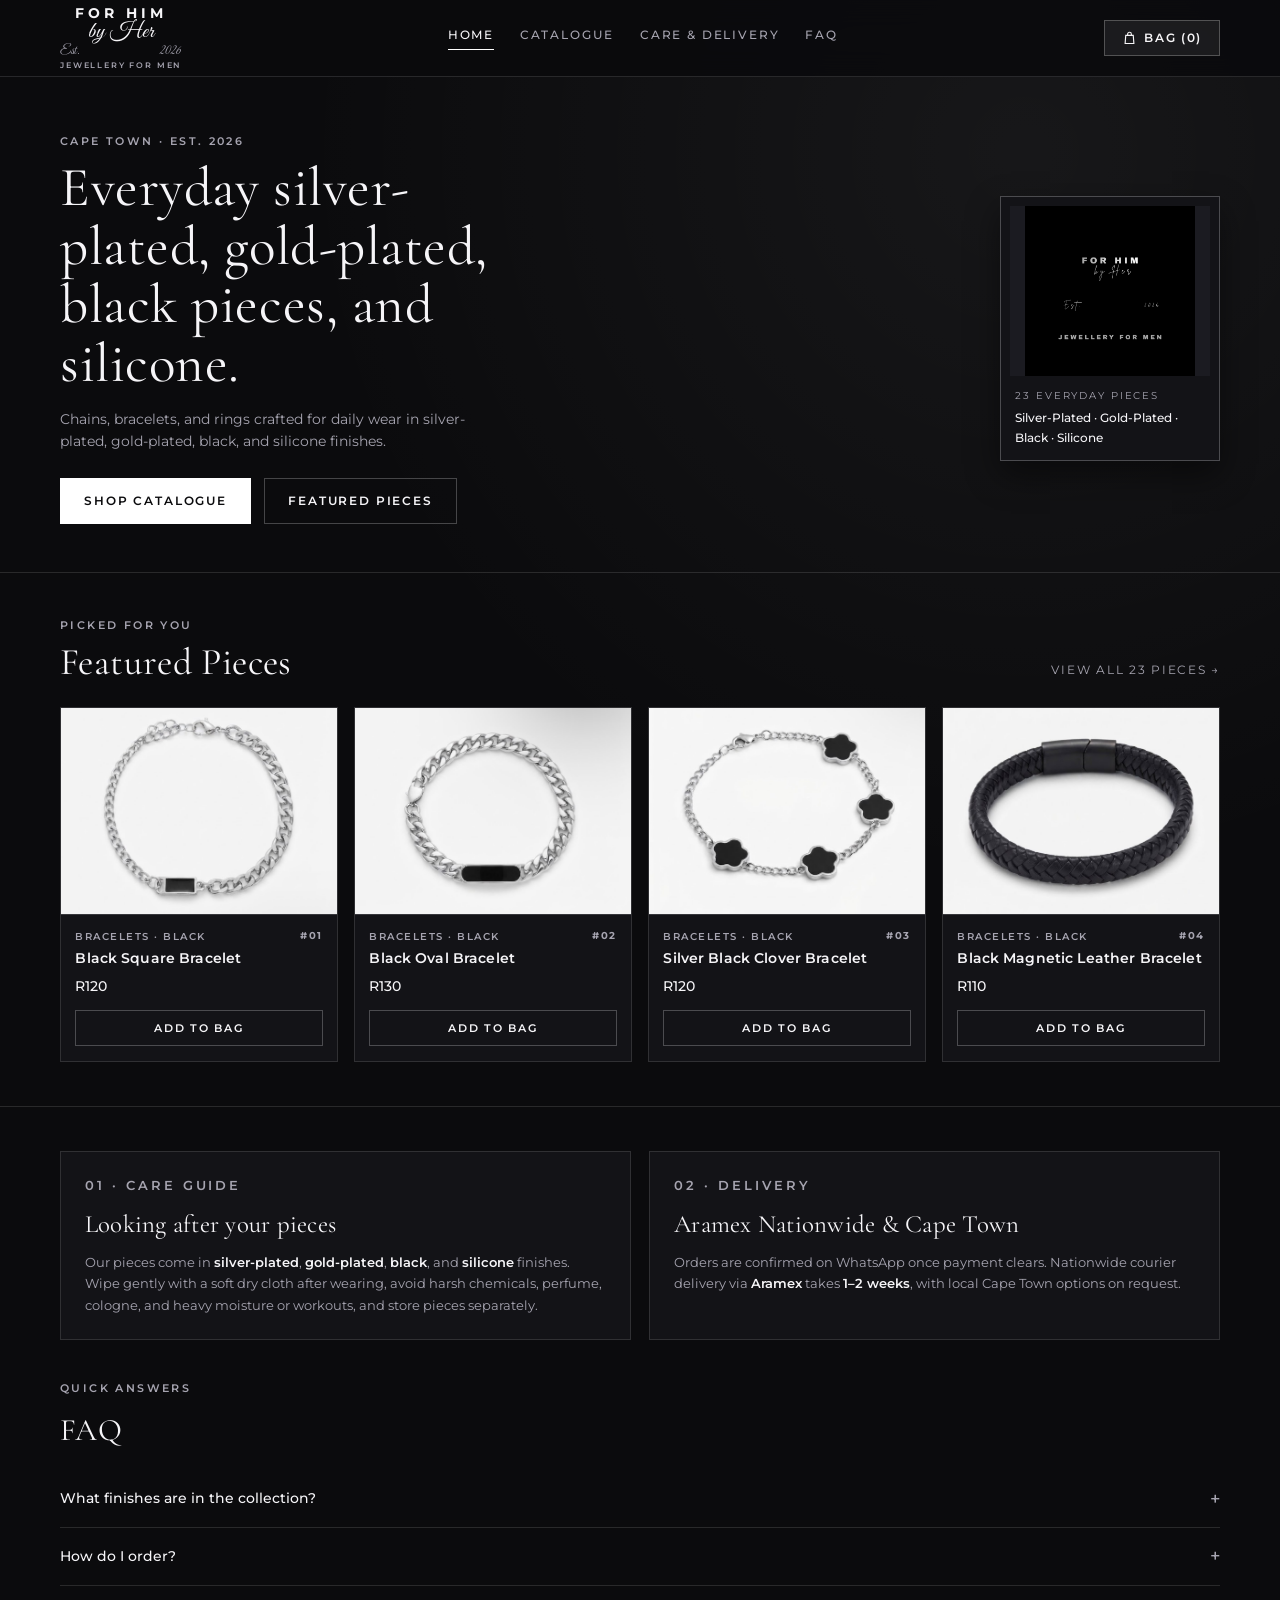
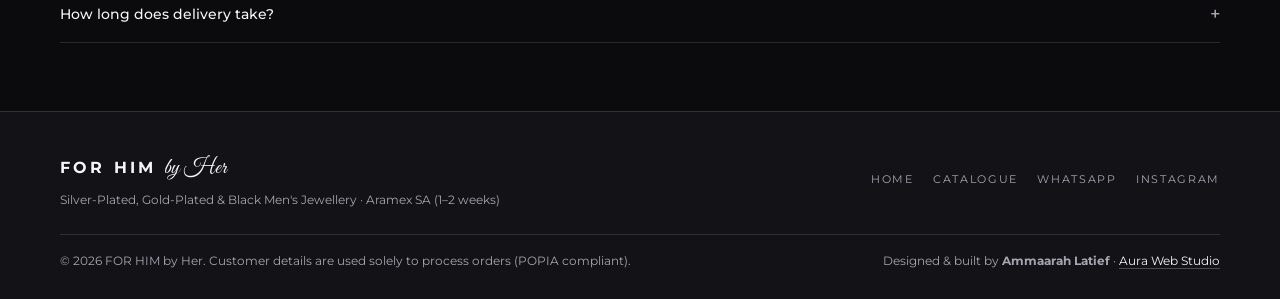
==== commit 42516996: "update index.html, catalogue.html, style.css, script.js" ====
--- a/index.html
+++ b/index.html
@@ -24,16 +24,28 @@
         <span class="brand-sub">JEWELLERY FOR MEN</span>
       </a>
 
-      <nav class="main-nav">
+      <nav class="main-nav" id="mainNav" aria-label="Main navigation">
         <a href="index.html" class="active">HOME</a>
         <a href="catalogue.html">CATALOGUE</a>
         <a href="#guide">CARE &amp; DELIVERY</a>
         <a href="#faq">FAQ</a>
       </nav>
 
-      <button type="button" id="openBagBtn" class="bag-btn">
-        BAG (<span id="bagCount">0</span>)
-      </button>
+      <div class="header-actions">
+        <button type="button" id="openBagBtn" class="bag-btn" aria-label="Open bag">
+          <svg class="bag-icon" viewBox="0 0 24 24" width="15" height="15" fill="none" stroke="currentColor" stroke-width="1.8" aria-hidden="true">
+            <path d="M6 7h12l1 13H5L6 7z" />
+            <path d="M9 7V5a3 3 0 0 1 6 0v2" />
+          </svg>
+          <span>BAG (<span id="bagCount">0</span>)</span>
+        </button>
+
+        <button type="button" id="menuToggleBtn" class="menu-toggle-btn" aria-label="Toggle menu" aria-expanded="false" aria-controls="mainNav">
+          <span></span>
+          <span></span>
+          <span></span>
+        </button>
+      </div>
     </div>
   </header>
 
--- a/style.css
+++ b/style.css
@@ -132,7 +132,16 @@
   border-bottom-color: var(--accent);
 }
 
+.header-actions {
+  display: inline-flex;
+  align-items: center;
+  gap: 0.55rem;
+}
+
 .bag-btn {
+  display: inline-flex;
+  align-items: center;
+  gap: 0.45rem;
   background: var(--accent-soft);
   color: var(--text);
   border: 1px solid var(--line-strong);
@@ -150,6 +159,44 @@
   border-color: var(--accent);
 }
 
+.bag-icon {
+  flex-shrink: 0;
+}
+
+.menu-toggle-btn {
+  display: none;
+  flex-direction: column;
+  justify-content: center;
+  align-items: center;
+  gap: 4px;
+  width: 38px;
+  height: 38px;
+  background: transparent;
+  border: 1px solid var(--line-strong);
+  color: var(--text);
+  cursor: pointer;
+}
+
+.menu-toggle-btn span {
+  display: block;
+  width: 16px;
+  height: 1.5px;
+  background: var(--text);
+  transition: transform 0.2s ease, opacity 0.2s ease;
+}
+
+.menu-toggle-btn[aria-expanded="true"] span:nth-child(1) {
+  transform: translateY(5.5px) rotate(45deg);
+}
+
+.menu-toggle-btn[aria-expanded="true"] span:nth-child(2) {
+  opacity: 0;
+}
+
+.menu-toggle-btn[aria-expanded="true"] span:nth-child(3) {
+  transform: translateY(-5.5px) rotate(-45deg);
+}
+
 /* Hero */
 .hero {
   padding: 3.5rem 0 3rem;
@@ -161,29 +208,31 @@
 
 .hero-grid {
   display: grid;
-  grid-template-columns: 1.25fr 0.75fr;
-  gap: 2.5rem;
+  grid-template-columns: minmax(0, 1.35fr) minmax(200px, 250px);
+  gap: 2rem;
   align-items: center;
 }
 
 .hero-spotlight {
   display: flex;
   justify-content: flex-end;
+  align-self: center;
 }
 
 .spotlight-card {
-  width: 100%;
-  max-width: 290px;
+  width: 220px;
+  max-width: 100%;
   background: var(--surface);
   border: 1px solid var(--line-strong);
-  padding: 0.65rem;
-  box-shadow: 0 18px 40px rgba(0, 0, 0, 0.45);
+  padding: 0.55rem;
+  box-shadow: 0 14px 32px rgba(0, 0, 0, 0.45);
 }
 
 .spotlight-card img {
   width: 100%;
-  aspect-ratio: 4 / 3;
-  object-fit: cover;
+  height: auto;
+  max-height: 170px;
+  object-fit: contain;
   background: var(--surface-2);
 }
 
@@ -810,17 +859,47 @@
 }
 
 @media (max-width: 720px) {
+  .menu-toggle-btn {
+    display: inline-flex;
+  }
+
   .main-nav {
     display: none;
+    position: absolute;
+    top: 76px;
+    left: 0;
+    right: 0;
+    flex-direction: column;
+    gap: 0;
+    background: var(--surface);
+    border-bottom: 1px solid var(--line-strong);
+    z-index: 45;
+  }
+
+  .main-nav.open {
+    display: flex;
+  }
+
+  .main-nav a {
+    padding: 0.9rem 4%;
+    border-bottom: 1px solid var(--line);
+  }
+
+  .main-nav a:last-child {
+    border-bottom: 0;
   }
 
   .hero-grid {
     grid-template-columns: 1fr;
-    gap: 1.75rem;
+    gap: 1.5rem;
   }
 
   .hero-spotlight {
-    justify-content: flex-start;
+    justify-content: flex-end;
+  }
+
+  .spotlight-card {
+    width: 170px;
   }
 
   .product-grid {
